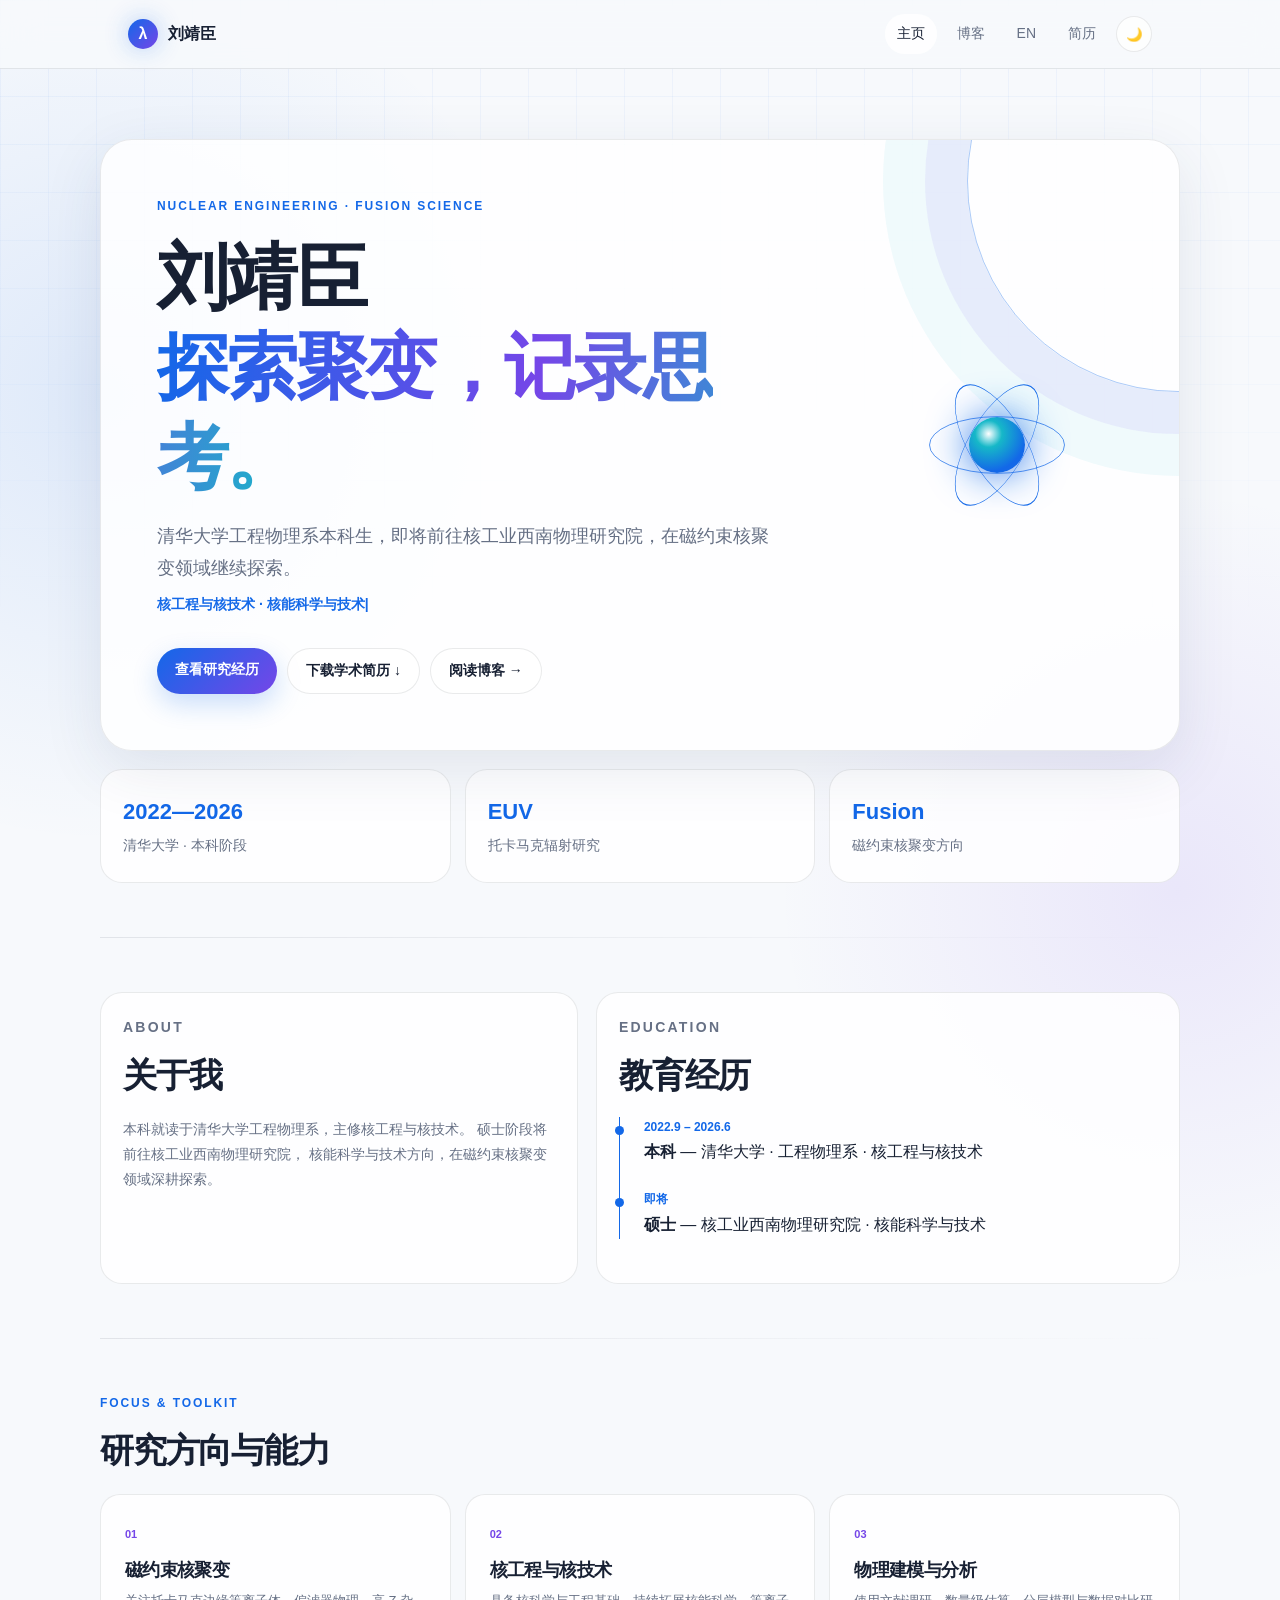
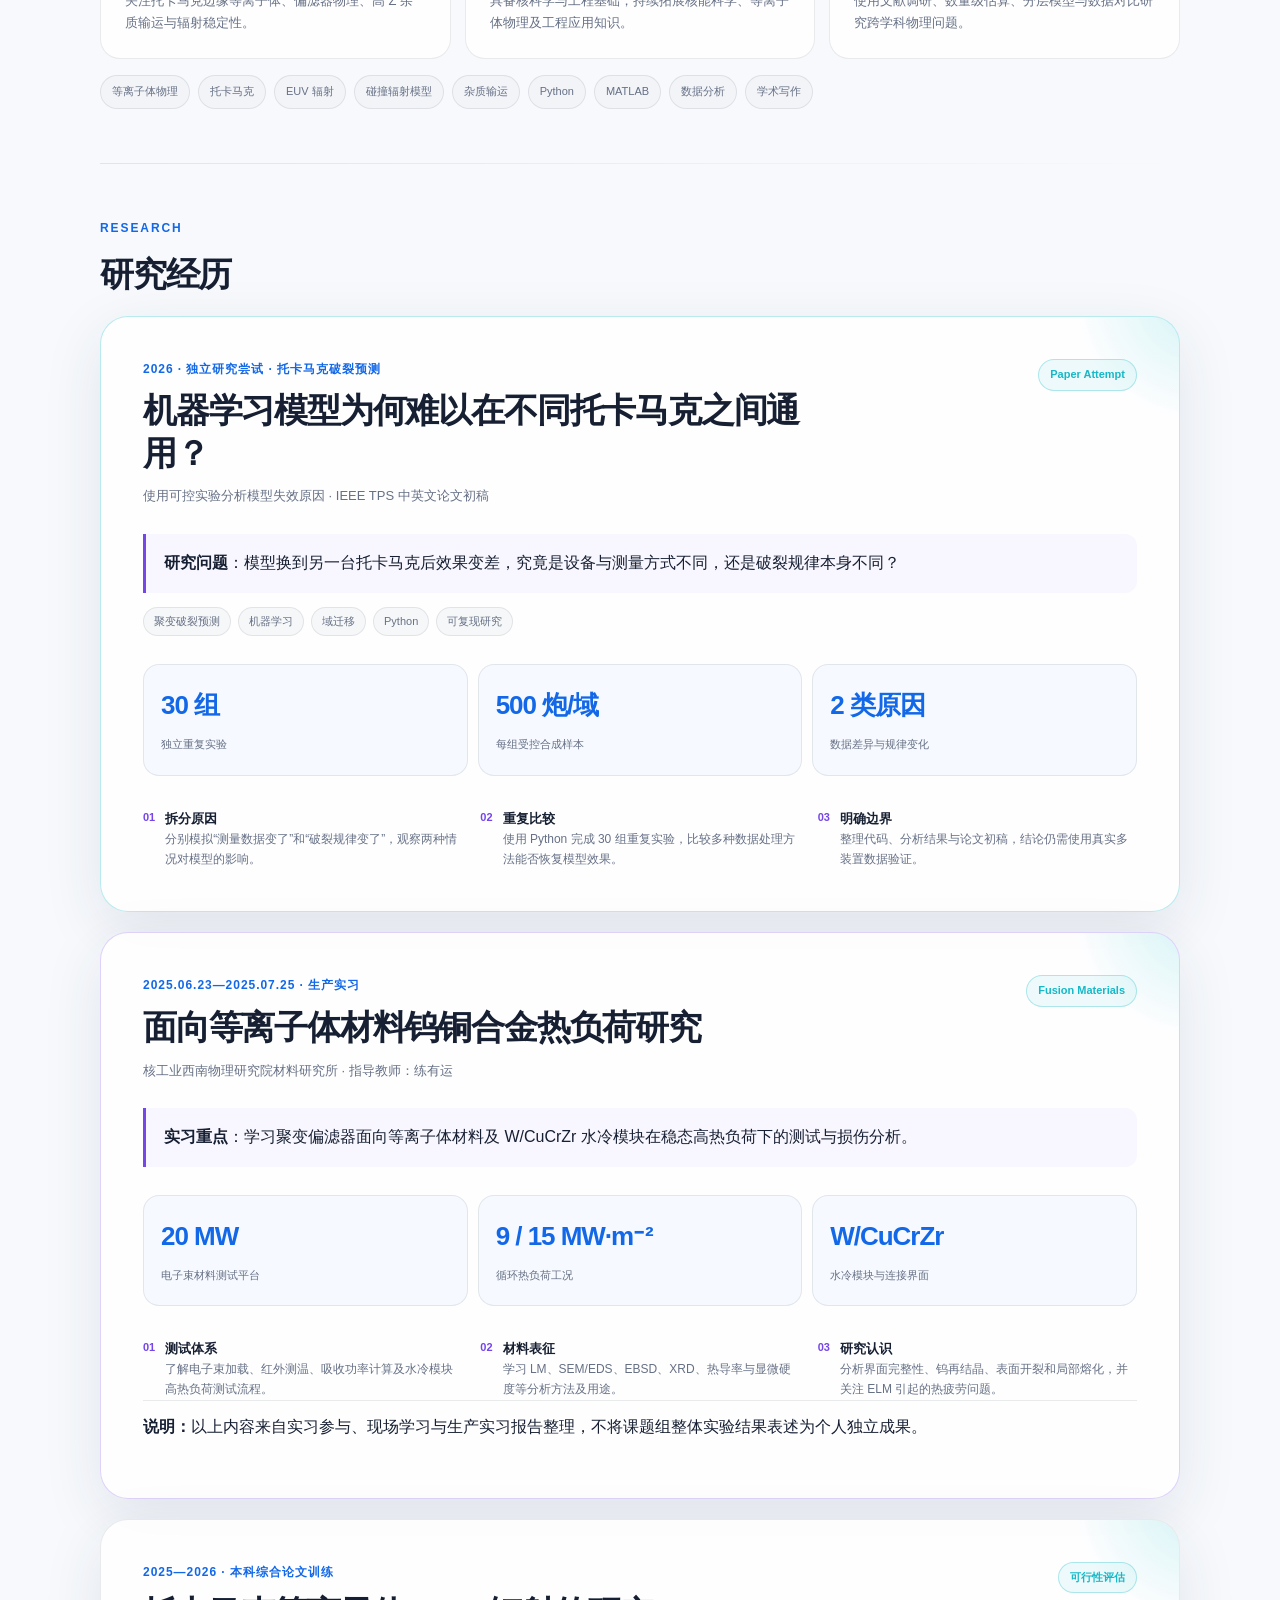
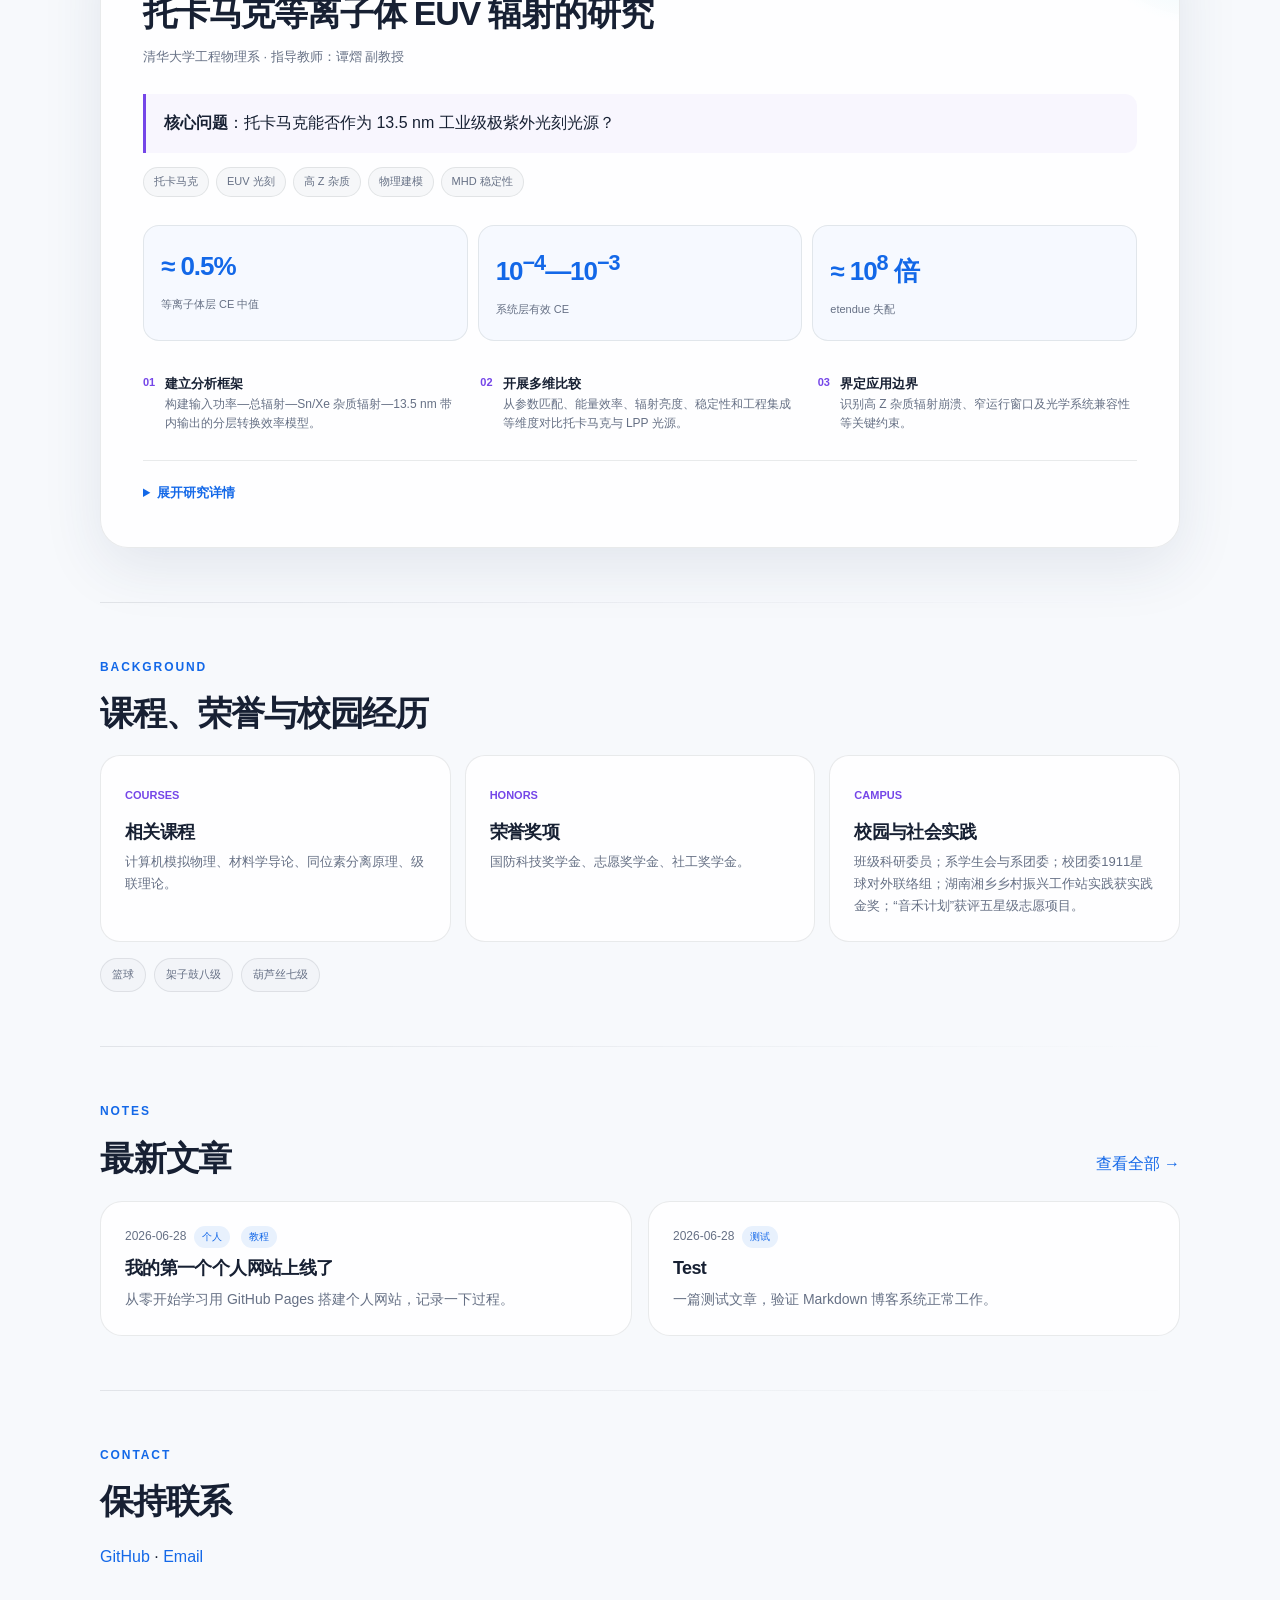
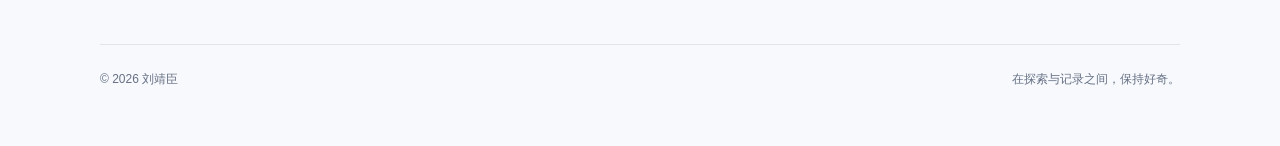
==== index.html @ 26c9f977 "fix: align resume label and text baselines" ====
<!DOCTYPE html>
<html lang="zh-CN">
<head>
    <meta charset="UTF-8">
    <meta name="viewport" content="width=device-width, initial-scale=1.0">
    <meta name="description" content="刘靖臣 · 清华大学工程物理系 · 核工程与核技术">
    <meta property="og:title" content="刘靖臣 · 个人主页">
    <meta property="og:description" content="清华大学工程物理系本科生，研究方向：磁约束核聚变、核工程与核技术">
    <meta property="og:type" content="website">
    <meta name="twitter:card" content="summary">
    <link rel="canonical" href="https://ljingchen77-rgb.github.io/learner/">
    <link rel="alternate" hreflang="zh-CN" href="https://ljingchen77-rgb.github.io/learner/">
    <link rel="alternate" hreflang="en" href="https://ljingchen77-rgb.github.io/learner/en/">
    <link rel="alternate" type="application/rss+xml" title="刘靖臣的博客 RSS" href="feed.xml">
    <link rel="icon" href="data:image/svg+xml,<svg xmlns=%27http://www.w3.org/2000/svg%27 viewBox=%270 0 100 100%27><text y=%27.9em%27 font-size=%2790%27>🔬</text></svg>">
    <title>刘靖臣</title>
    <link rel="stylesheet" href="style.css">
</head>
<body>

<nav class="navbar">
    <div class="navbar-inner">
        <a href="index.html" class="nav-brand"><span class="brand-mark">λ</span>刘靖臣</a>
        <div class="nav-links">
            <a href="index.html" class="nav-link active">主页</a>
            <a href="blog/" class="nav-link">博客</a>
            <a href="en/" class="nav-link" lang="en">EN</a>
            <a href="assets/Liu-Jingchen-Academic-Resume-2026-v10.pdf" class="nav-link" download>简历</a>
            <button id="dark-toggle" aria-label="切换暗色模式">🌙</button>
        </div>
    </div>
</nav>

<div class="main">

    <header class="hero">
        <div class="hero-copy">
            <p class="eyebrow">Nuclear Engineering · Fusion Science</p>
            <h1>刘靖臣<br><span class="hero-gradient">探索聚变，记录思考。</span></h1>
            <p class="home-subtitle">清华大学工程物理系本科生，即将前往核工业西南物理研究院，在磁约束核聚变领域继续探索。</p>
            <p class="home-tagline" id="home-tagline" aria-live="polite"></p>
            <div class="hero-actions"><a class="button primary" href="#research">查看研究经历</a><a class="button" href="assets/Liu-Jingchen-Academic-Resume-2026-v10.pdf" download>下载学术简历 ↓</a><a class="button" href="blog/">阅读博客 →</a></div>
        </div>
        <div class="atom" aria-hidden="true"><span class="atom-core"></span><span class="orbit"></span><span class="orbit"></span><span class="orbit"></span></div>
    </header>

    <div class="metrics" aria-label="个人概览">
        <div class="metric"><strong>2022—2026</strong><span>清华大学 · 本科阶段</span></div>
        <div class="metric"><strong>EUV</strong><span>托卡马克辐射研究</span></div>
        <div class="metric"><strong>Fusion</strong><span>磁约束核聚变方向</span></div>
    </div>

    <hr class="divider">

    <section class="about-grid">
        <div class="info-card"><p class="eyebrow">About</p><h2>关于我</h2><p>
            本科就读于清华大学工程物理系，主修核工程与核技术。
            硕士阶段将前往核工业西南物理研究院，
            核能科学与技术方向，在磁约束核聚变领域深耕探索。
        </p></div>

        <div class="info-card"><p class="eyebrow">Education</p><h2>教育经历</h2><div class="timeline">
        <div class="edu-item">
            <span class="edu-year">2022.9 – 2026.6</span>
            <strong>本科</strong> — 清华大学 · 工程物理系 · 核工程与核技术
        </div>
        <div class="edu-item">
            <span class="edu-year">即将</span>
            <strong>硕士</strong> — 核工业西南物理研究院 · 核能科学与技术
        </div>
        </div></div>
    </section>

    <hr class="divider">

    <section>
        <div class="section-heading"><div><p class="eyebrow">Focus & Toolkit</p><h2>研究方向与能力</h2></div></div>
        <div class="focus-grid">
            <article class="focus-card"><span class="focus-index">01</span><h3>磁约束核聚变</h3><p>关注托卡马克边缘等离子体、偏滤器物理、高 Z 杂质输运与辐射稳定性。</p></article>
            <article class="focus-card"><span class="focus-index">02</span><h3>核工程与核技术</h3><p>具备核科学与工程基础，持续拓展核能科学、等离子体物理及工程应用知识。</p></article>
            <article class="focus-card"><span class="focus-index">03</span><h3>物理建模与分析</h3><p>使用文献调研、数量级估算、分层模型与数据对比研究跨学科物理问题。</p></article>
        </div>
        <div class="skill-cloud" aria-label="研究技能">
            <span>等离子体物理</span><span>托卡马克</span><span>EUV 辐射</span><span>碰撞辐射模型</span><span>杂质输运</span><span>Python</span><span>MATLAB</span><span>数据分析</span><span>学术写作</span>
        </div>
    </section>

    <hr class="divider">

    <section id="research">
        <p class="eyebrow">Research</p><h2>研究经历</h2>
        <article class="research-card featured-research">
            <div class="research-card-head"><div><span class="research-period">2026 · 独立研究尝试 · 托卡马克破裂预测</span><h3>机器学习模型为何难以在不同托卡马克之间通用？</h3><p class="research-mentor">使用可控实验分析模型失效原因 · IEEE TPS 中英文论文初稿</p></div><span class="research-badge">Paper Attempt</span></div>
            <p class="research-question"><strong>研究问题</strong>：模型换到另一台托卡马克后效果变差，究竟是设备与测量方式不同，还是破裂规律本身不同？</p>
            <div class="research-tags"><span>聚变破裂预测</span><span>机器学习</span><span>域迁移</span><span>Python</span><span>可复现研究</span></div>
            <div class="research-results"><div><strong>30 组</strong><span>独立重复实验</span></div><div><strong>500 炮/域</strong><span>每组受控合成样本</span></div><div><strong>2 类原因</strong><span>数据差异与规律变化</span></div></div>
            <div class="research-overview"><div><span class="overview-number">01</span><p><strong>拆分原因</strong><br>分别模拟“测量数据变了”和“破裂规律变了”，观察两种情况对模型的影响。</p></div><div><span class="overview-number">02</span><p><strong>重复比较</strong><br>使用 Python 完成 30 组重复实验，比较多种数据处理方法能否恢复模型效果。</p></div><div><span class="overview-number">03</span><p><strong>明确边界</strong><br>整理代码、分析结果与论文初稿，结论仍需使用真实多装置数据验证。</p></div></div>
        </article>

        <article class="research-card practice-card">
            <div class="research-card-head"><div><span class="research-period">2025.06.23—2025.07.25 · 生产实习</span><h3>面向等离子体材料钨铜合金热负荷研究</h3><p class="research-mentor">核工业西南物理研究院材料研究所 · 指导教师：练有运</p></div><span class="research-badge">Fusion Materials</span></div>
            <p class="research-question"><strong>实习重点</strong>：学习聚变偏滤器面向等离子体材料及 W/CuCrZr 水冷模块在稳态高热负荷下的测试与损伤分析。</p>
            <div class="research-results"><div><strong>20 MW</strong><span>电子束材料测试平台</span></div><div><strong>9 / 15 MW·m⁻²</strong><span>循环热负荷工况</span></div><div><strong>W/CuCrZr</strong><span>水冷模块与连接界面</span></div></div>
            <div class="research-overview"><div><span class="overview-number">01</span><p><strong>测试体系</strong><br>了解电子束加载、红外测温、吸收功率计算及水冷模块高热负荷测试流程。</p></div><div><span class="overview-number">02</span><p><strong>材料表征</strong><br>学习 LM、SEM/EDS、EBSD、XRD、热导率与显微硬度等分析方法及用途。</p></div><div><span class="overview-number">03</span><p><strong>研究认识</strong><br>分析界面完整性、钨再结晶、表面开裂和局部熔化，并关注 ELM 引起的热疲劳问题。</p></div></div>
            <p class="research-limit"><strong>说明：</strong>以上内容来自实习参与、现场学习与生产实习报告整理，不将课题组整体实验结果表述为个人独立成果。</p>
        </article>

        <article class="research-card">
            <div class="research-card-head">
                <div>
                    <span class="research-period">2025—2026 · 本科综合论文训练</span>
                    <h3>托卡马克等离子体 EUV 辐射的研究</h3>
                    <p class="research-mentor">清华大学工程物理系 · 指导教师：谭熠 副教授</p>
                </div>
                <span class="research-badge">可行性评估</span>
            </div>

            <p class="research-question"><strong>核心问题</strong>：托卡马克能否作为 13.5 nm 工业级极紫外光刻光源？</p>

            <div class="research-tags" aria-label="研究关键词">
                <span>托卡马克</span><span>EUV 光刻</span><span>高 Z 杂质</span><span>物理建模</span><span>MHD 稳定性</span>
            </div>

            <div class="research-results" aria-label="关键研究结果">
                <div><strong>≈ 0.5%</strong><span>等离子体层 CE 中值</span></div>
                <div><strong>10<sup>−4</sup>—10<sup>−3</sup></strong><span>系统层有效 CE</span></div>
                <div><strong>≈ 10<sup>8</sup> 倍</strong><span>etendue 失配</span></div>
            </div>

            <div class="research-overview">
                <div><span class="overview-number">01</span><p><strong>建立分析框架</strong><br>构建输入功率—总辐射—Sn/Xe 杂质辐射—13.5 nm 带内输出的分层转换效率模型。</p></div>
                <div><span class="overview-number">02</span><p><strong>开展多维比较</strong><br>从参数匹配、能量效率、辐射亮度、稳定性和工程集成等维度对比托卡马克与 LPP 光源。</p></div>
                <div><span class="overview-number">03</span><p><strong>界定应用边界</strong><br>识别高 Z 杂质辐射崩溃、窄运行窗口及光学系统兼容性等关键约束。</p></div>
            </div>

            <details class="research-details">
                <summary>展开研究详情</summary>
                <div class="research-body">
                    <p><strong>研究方法：</strong>以系统文献调研、数量级估算和定性物理推理为基础，结合托卡马克边缘/偏滤器典型参数与 Sn/Xe 高 Z 等离子体辐射机理，建立覆盖原子物理、杂质输运、功率平衡和运行稳定性的分析框架。</p>
                    <p><strong>参数匹配：</strong>Sn 在电子温度约 30—50 eV 时具有较强的 13.5 nm 谱带辐射能力，与托卡马克偏滤器部分温度窗口存在重叠；但电子密度、发光体积和时间结构仍存在显著差异。</p>
                    <p><strong>效率评估：</strong>托卡马克 EUV 模式的等离子体层 CE 估计为 0.15%—2%，中值约 0.5%；计入几何收集等损失后，系统层有效 CE 约为 0.01%—0.1%，低于工业 LPP 光源。</p>
                    <p><strong>主要结论：</strong>当前及可预见技术条件下，托卡马克难以成为工业级 EUV 光刻光源，但可作为研究高 Z 杂质 EUV 辐射物理、边缘输运及材料辐照问题的实验平台。</p>
                    <p class="research-limit"><strong>研究边界：</strong>结论主要基于已有文献和简化模型，尚需 Sn/Xe 注入实验、边缘输运数值模拟及绝对功率测量进一步验证。</p>
                </div>
            </details>
        </article>
    </section>

    <hr class="divider">

    <section>
        <p class="eyebrow">Background</p><h2>课程、荣誉与校园经历</h2>
        <div class="focus-grid profile-grid">
            <article class="focus-card"><span class="focus-index">COURSES</span><h3>相关课程</h3><p>计算机模拟物理、材料学导论、同位素分离原理、级联理论。</p></article>
            <article class="focus-card"><span class="focus-index">HONORS</span><h3>荣誉奖项</h3><p>国防科技奖学金、志愿奖学金、社工奖学金。</p></article>
            <article class="focus-card"><span class="focus-index">CAMPUS</span><h3>校园与社会实践</h3><p>班级科研委员；系学生会与系团委；校团委1911星球对外联络组；湖南湘乡乡村振兴工作站实践获实践金奖；“音禾计划”获评五星级志愿项目。</p></article>
        </div>
        <div class="skill-cloud" aria-label="兴趣爱好"><span>篮球</span><span>架子鼓八级</span><span>葫芦丝七级</span></div>
    </section>

    <hr class="divider">

    <section id="home-posts">
        <div class="section-heading"><div><p class="eyebrow">Notes</p><h2>最新文章</h2></div><a href="blog/">查看全部 →</a></div>
        <div id="home-posts-list"></div>
    </section>

    <hr class="divider">

    <section>
        <p class="eyebrow">Contact</p><h2>保持联系</h2>
        <p>
            <a href="https://github.com/ljingchen77-rgb">GitHub</a> ·
            <a href="#" id="email-link">Email</a>
        </p>
    </section>

    <footer>
        <span>&copy; 2026 刘靖臣</span><span>在探索与记录之间，保持好奇。</span>
    </footer>

</div>

<script>
fetch("blog/posts/posts.json").then(function(r){if(!r.ok)throw new Error();return r.json()}).then(function(posts){var root=document.getElementById("home-posts-list");if(!root)return;root.className="post-grid";posts.slice(0,3).forEach(function(post){var card=document.createElement("article"),meta=document.createElement("div"),h=document.createElement("h3"),a=document.createElement("a"),summary=document.createElement("p");card.className="post-item";meta.className="post-meta";meta.textContent=post.date;post.categories.forEach(function(cat){var tag=document.createElement("span");tag.className="tag";tag.textContent=cat;meta.append(" ",tag)});a.href="blog/?post="+encodeURIComponent(post.file);a.textContent=post.title;h.appendChild(a);summary.className="post-summary";summary.textContent=post.summary;card.append(meta,h,summary);root.appendChild(card)})}).catch(function(){var root=document.getElementById("home-posts-list");if(root)root.innerHTML='<p class="status-message">文章暂时未能加载，请稍后再试。</p>'});

var u="jingchen0911",d="outlook.com",e=document.getElementById("email-link");if(e)e.href="mailto:"+u+"@"+d;
</script>
<script src="script.js"></script>
</body>
</html>
---- style.css ----
:root{--bg:#f7f9fc;--card:#ffffffd9;--text:#172033;--muted:#667085;--line:#17203318;--blue:#1368e8;--violet:#7546e8;--cyan:#16b8c8;--shadow:0 18px 60px #2a3d5f1a}*{box-sizing:border-box;margin:0;padding:0}html{scroll-behavior:smooth}body{min-height:100vh;color:var(--text);background:radial-gradient(circle at 8% 8%,#1368e81c,transparent 28rem),radial-gradient(circle at 92% 18%,#7546e81a,transparent 25rem),var(--bg);font:16px/1.8 Inter,-apple-system,BlinkMacSystemFont,"Segoe UI","PingFang SC","Microsoft YaHei",sans-serif;transition:.3s}body::before{content:"";position:fixed;inset:0;z-index:-1;background-image:linear-gradient(#1368e80d 1px,transparent 1px),linear-gradient(90deg,#1368e80d 1px,transparent 1px);background-size:48px 48px;mask-image:linear-gradient(#000,transparent 70%)}body.dark-mode{--bg:#080d18;--card:#101828dd;--text:#e8edf7;--muted:#98a2b3;--line:#ffffff1a;--blue:#65a4ff;--violet:#a98bff;--cyan:#42d7df;--shadow:0 20px 70px #00000047}a{color:var(--blue);text-decoration:none;transition:.2s}a:hover{color:var(--violet)}p{margin-bottom:14px}ul,ol{margin:8px 0 18px 22px}:focus-visible{outline:3px solid #1368e880;outline-offset:3px}::selection{color:#fff;background:var(--blue)}
.navbar{position:sticky;top:0;z-index:20;border-bottom:1px solid var(--line);background:#f7f9fcd9;backdrop-filter:blur(18px)}body.dark-mode .navbar{background:#080d18d9}.navbar-inner{max-width:1080px;height:68px;margin:auto;padding:0 28px;display:flex;align-items:center;justify-content:space-between}.nav-brand{display:flex;align-items:center;gap:10px;color:var(--text);font-weight:750}.brand-mark{width:30px;height:30px;display:grid;place-items:center;color:#fff;border-radius:50%;background:linear-gradient(135deg,var(--blue),var(--violet));box-shadow:0 0 24px #1368e84d}.nav-links{display:flex;gap:8px;align-items:center}.nav-link{padding:7px 12px;border-radius:999px;color:var(--muted);font-size:14px}.nav-link:hover,.nav-link.active{color:var(--text);background:var(--card)}#dark-toggle{width:36px;height:36px;border:1px solid var(--line);border-radius:50%;background:var(--card);cursor:pointer}
.main{width:min(1080px,calc(100% - 40px));margin:auto;padding:70px 0 56px;animation:rise .55s ease-out}.content-narrow{max-width:820px}@keyframes rise{from{opacity:0;transform:translateY(10px)}}.eyebrow{margin-bottom:14px;color:var(--blue);font-size:12px;font-weight:750;letter-spacing:.16em;text-transform:uppercase}h1,h2,h3{line-height:1.25;letter-spacing:-.035em}h1{font-size:clamp(38px,6vw,72px)}h2{margin-bottom:20px;font-size:clamp(24px,3vw,34px)}h3{font-size:18px}.divider{height:1px;margin:54px 0;border:0;background:linear-gradient(90deg,var(--line),transparent)}.section-heading{display:flex;align-items:end;justify-content:space-between;gap:20px;margin-bottom:22px}.section-heading h2{margin:0}
.hero{position:relative;display:grid;grid-template-columns:1.45fr .55fr;gap:46px;align-items:center;min-height:430px;padding:56px;overflow:hidden;border:1px solid var(--line);border-radius:32px;background:var(--card);box-shadow:var(--shadow)}.hero::after{content:"";position:absolute;width:420px;height:420px;right:-210px;top:-170px;border:1px solid #1368e859;border-radius:50%;box-shadow:0 0 0 42px #7546e814,0 0 0 84px #16b8c80f}.hero-copy{position:relative;z-index:1}.hero-gradient{background:linear-gradient(100deg,var(--blue),var(--violet) 55%,var(--cyan));background-clip:text;color:transparent}.home-subtitle{max-width:620px;margin:18px 0 8px;color:var(--muted);font-size:18px}.home-tagline{min-height:28px;color:var(--blue);font-size:14px;font-weight:650}.home-tagline::after{content:"|";animation:blink .9s step-end infinite}@keyframes blink{50%{opacity:0}}.hero-actions{display:flex;flex-wrap:wrap;gap:10px;margin-top:28px}.button{padding:9px 18px;border:1px solid var(--line);border-radius:999px;color:var(--text);background:var(--card);font-size:14px;font-weight:650}.button.primary{color:#fff;border:0;background:linear-gradient(135deg,#1368e8,#7546e8);box-shadow:0 10px 26px #1368e838}.atom{position:relative;z-index:1;width:180px;aspect-ratio:1;margin:auto;display:grid;place-items:center}.atom-core{width:56px;height:56px;border-radius:50%;background:radial-gradient(circle at 35% 30%,#fff,var(--cyan) 25%,var(--blue) 70%);box-shadow:0 0 42px var(--blue)}.orbit{position:absolute;inset:22px;border:1px solid var(--blue);border-radius:50%}.orbit:nth-child(2){transform:rotate(60deg) scaleY(.42)}.orbit:nth-child(3){transform:rotate(-60deg) scaleY(.42)}.orbit:nth-child(4){transform:scaleY(.42)}
.metrics{display:grid;grid-template-columns:repeat(3,1fr);gap:14px;margin-top:18px}.metric,.info-card{padding:22px;border:1px solid var(--line);border-radius:22px;background:var(--card)}.metric strong{display:block;color:var(--blue);font-size:22px}.metric span,.info-card p,.research-body{color:var(--muted);font-size:14px}.about-grid{display:grid;grid-template-columns:.9fr 1.1fr;gap:18px}.timeline{padding-left:24px;border-left:1px solid var(--blue)}.edu-item{position:relative;margin-bottom:22px}.edu-item::before{content:"";position:absolute;left:-29px;top:9px;width:9px;height:9px;border-radius:50%;background:var(--blue)}.edu-year{display:block;color:var(--blue);font-size:12px;font-weight:700}details{margin-top:14px}summary{width:max-content;color:var(--blue);cursor:pointer}.research-body{margin-top:14px;padding:20px;border-left:2px solid var(--blue);background:#1368e80d}.research-body strong{color:var(--text)}
.focus-grid{display:grid;grid-template-columns:repeat(3,1fr);gap:14px}.focus-card{position:relative;padding:24px;border:1px solid var(--line);border-radius:20px;background:var(--card)}.focus-card h3{margin:12px 0 8px}.focus-card p{margin:0;color:var(--muted);font-size:13px;line-height:1.7}.focus-index{color:var(--violet);font-size:11px;font-weight:800}.skill-cloud{display:flex;flex-wrap:wrap;gap:8px;margin-top:16px}.skill-cloud span{padding:6px 11px;border:1px solid var(--line);border-radius:999px;color:var(--muted);background:#66708508;font-size:11px}
.research-card{position:relative;overflow:hidden;padding:clamp(24px,4vw,42px);border:1px solid var(--line);border-radius:28px;background:var(--card);box-shadow:var(--shadow)}.research-card::before{content:"";position:absolute;width:260px;height:260px;right:-150px;top:-150px;border-radius:50%;background:radial-gradient(circle,#16b8c830,transparent 68%)}.research-card-head{position:relative;display:flex;justify-content:space-between;gap:24px;align-items:start}.research-period{display:block;margin-bottom:9px;color:var(--blue);font-size:12px;font-weight:750;letter-spacing:.08em}.research-card h3{max-width:690px;font-size:clamp(24px,3vw,34px)}.research-mentor{margin:10px 0 0;color:var(--muted);font-size:13px}.research-badge{flex:none;padding:5px 11px;border:1px solid #16b8c84d;border-radius:999px;color:var(--cyan);background:#16b8c812;font-size:11px;font-weight:700}.research-question{margin:26px 0 14px;padding:15px 18px;border-left:3px solid var(--violet);border-radius:0 12px 12px 0;background:#7546e80b}.research-tags{display:flex;flex-wrap:wrap;gap:7px}.research-tags span{padding:4px 10px;border-radius:999px;color:var(--muted);background:#6670850d;border:1px solid var(--line);font-size:11px}.research-results{display:grid;grid-template-columns:repeat(3,1fr);gap:10px;margin:28px 0}.research-results div{padding:17px;border:1px solid var(--line);border-radius:16px;background:#1368e808}.research-results strong{display:block;color:var(--blue);font-size:clamp(18px,2.4vw,26px);letter-spacing:-.04em}.research-results span{color:var(--muted);font-size:11px}.research-overview{display:grid;grid-template-columns:repeat(3,1fr);gap:18px;padding-top:4px}.research-overview>div{display:flex;gap:10px}.research-overview p{margin:0;color:var(--muted);font-size:12px;line-height:1.65}.research-overview p strong{color:var(--text);font-size:13px}.overview-number{color:var(--violet);font-size:11px;font-weight:800}.research-card details{margin-top:26px;padding-top:20px;border-top:1px solid var(--line)}.research-card summary{font-size:13px;font-weight:700}.research-body{margin-top:16px;padding:20px;border-left:2px solid var(--blue);border-radius:0 14px 14px 0;background:#1368e80d}.research-body p:last-child{margin-bottom:0}.research-limit{padding-top:12px;border-top:1px solid var(--line)}
.post-grid{display:grid;grid-template-columns:repeat(2,minmax(0,1fr));gap:16px}.post-item{padding:24px;border:1px solid var(--line);border-radius:22px;background:var(--card);transition:.25s}.post-item:hover{transform:translateY(-4px);box-shadow:var(--shadow)}.post-item h3{margin:9px 0 8px}.post-item h3 a{color:var(--text)}.post-meta,.post-summary{color:var(--muted);font-size:12px}.post-summary{margin:0;font-size:14px;line-height:1.65}.tag{display:inline-block;margin:0 4px;padding:2px 8px;border-radius:999px;color:var(--blue);background:#1368e817;font-size:10px}.category-filter{display:flex;flex-wrap:wrap;gap:8px;margin-bottom:24px}.category-tag{padding:7px 13px;border:1px solid var(--line);border-radius:999px;color:var(--muted);background:var(--card);cursor:pointer}.category-tag.active{color:#fff;background:linear-gradient(135deg,var(--blue),var(--violet))}.blog-header{margin-bottom:44px}.blog-header p{color:var(--muted)}#post-content{display:none;max-width:760px;margin:auto}#post-content.active{display:block}#post-list.hidden{display:none}.back-link{display:inline-block;margin-bottom:24px;color:var(--muted)}#post-body{padding:clamp(24px,5vw,52px);border:1px solid var(--line);border-radius:28px;background:var(--card);box-shadow:var(--shadow)}#post-body h1{font-size:clamp(32px,5vw,48px)}#post-body h2{margin:34px 0 12px;font-size:24px}#post-body h3{margin:26px 0 10px}#post-body p{margin-bottom:16px}#post-body code{padding:2px 6px;border-radius:5px;background:#1368e817}#post-body pre{margin:20px 0;padding:20px;overflow:auto;border-radius:14px;color:#dbeafe;background:#0c1425}#post-body pre code{padding:0;background:none}#post-body blockquote{margin:20px 0;padding:10px 18px;border-left:3px solid var(--blue);color:var(--muted);background:#1368e80d}.comments-section{margin-top:38px;padding-top:28px;border-top:1px solid var(--line)}.status-message{grid-column:1/-1;padding:28px;border:1px dashed var(--line);border-radius:22px;color:var(--muted);text-align:center}footer{margin-top:72px;padding-top:24px;border-top:1px solid var(--line);color:var(--muted);font-size:12px;display:flex;justify-content:space-between}
.search-box{display:flex;align-items:center;gap:10px;margin-bottom:14px;padding:10px 14px;border:1px solid var(--line);border-radius:14px;background:var(--card);color:var(--blue)}.search-box input{width:100%;border:0;outline:0;color:var(--text);background:transparent;font:inherit;font-size:13px}.search-box input::placeholder{color:var(--muted)}.article-meta-bar{margin-bottom:12px;color:var(--muted);font-size:12px}.article-toc{display:flex;flex-direction:column;gap:5px;margin-bottom:18px;padding:18px 20px;border:1px solid var(--line);border-radius:16px;background:var(--card)}.article-toc strong{margin-bottom:4px;font-size:12px}.article-toc a{font-size:12px}.article-toc .toc-sub{padding-left:14px;color:var(--muted)}.post-navigation{display:grid;grid-template-columns:repeat(2,1fr);gap:12px;margin-top:22px}.post-navigation a{display:flex;flex-direction:column;padding:16px;border:1px solid var(--line);border-radius:16px;background:var(--card)}.post-navigation span{color:var(--muted);font-size:10px}.post-navigation strong{color:var(--text);font-size:13px}.error-page{width:min(680px,calc(100% - 36px));margin:20vh auto;padding:40px;border:1px solid var(--line);border-radius:28px;background:var(--card);box-shadow:var(--shadow)}.error-page p{color:var(--muted)}
.research-card+.research-card{margin-top:20px}.featured-research{border-color:#16b8c84d}.practice-card{border-color:#7546e83d}.profile-grid .focus-card{min-height:170px}@media(max-width:760px){.navbar-inner{padding:0 12px}.nav-brand{gap:6px;font-size:13px}.brand-mark{width:26px;height:26px}.nav-links{gap:1px}.nav-link{padding:5px 6px;font-size:12px}#dark-toggle{width:30px;height:30px}.main{width:calc(100% - 28px);padding-top:34px}.hero{grid-template-columns:1fr;padding:34px 26px}.atom{display:none}.metrics,.about-grid,.post-grid,.research-results,.research-overview,.focus-grid,.post-navigation{grid-template-columns:1fr}.research-card-head{flex-direction:column}.profile-grid .focus-card{min-height:0}.section-heading,footer{align-items:start;flex-direction:column;gap:8px}}@media(prefers-reduced-motion:reduce){*{scroll-behavior:auto!important;animation:none!important;transition:none!important}}
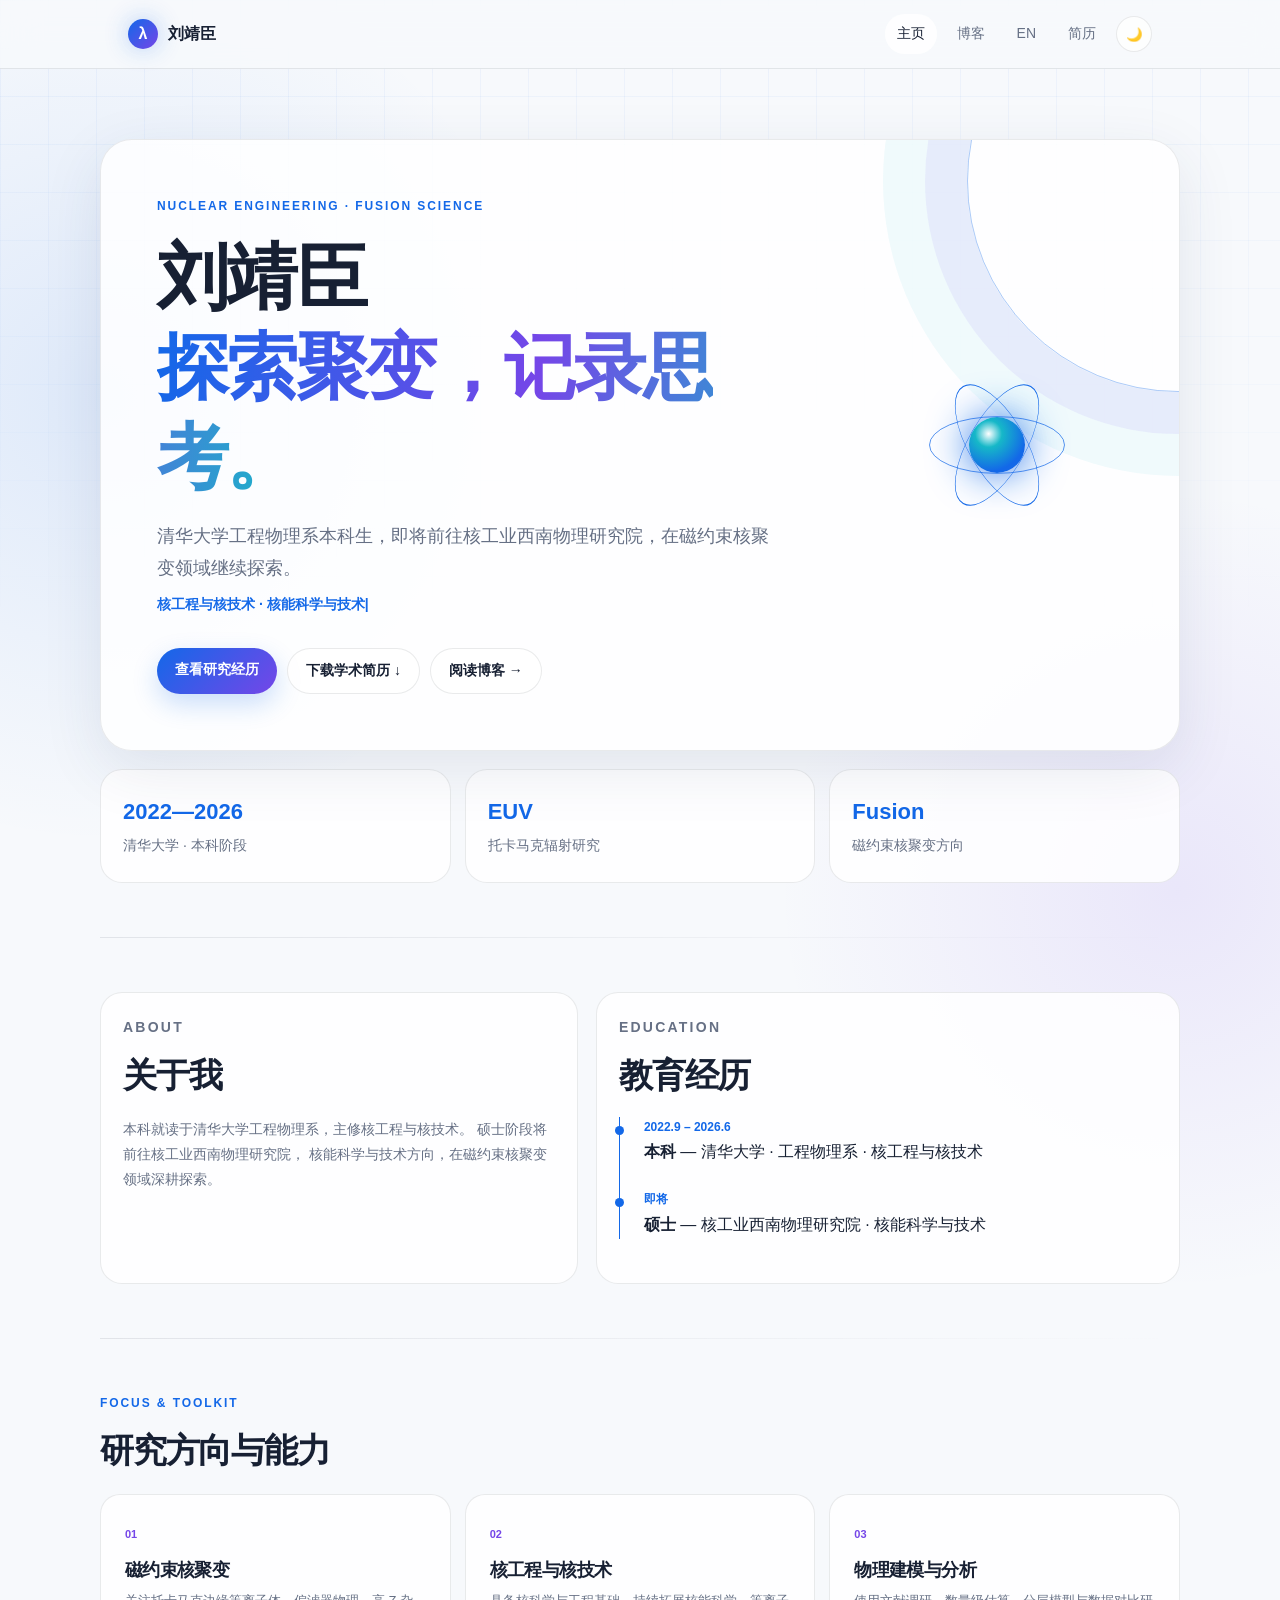
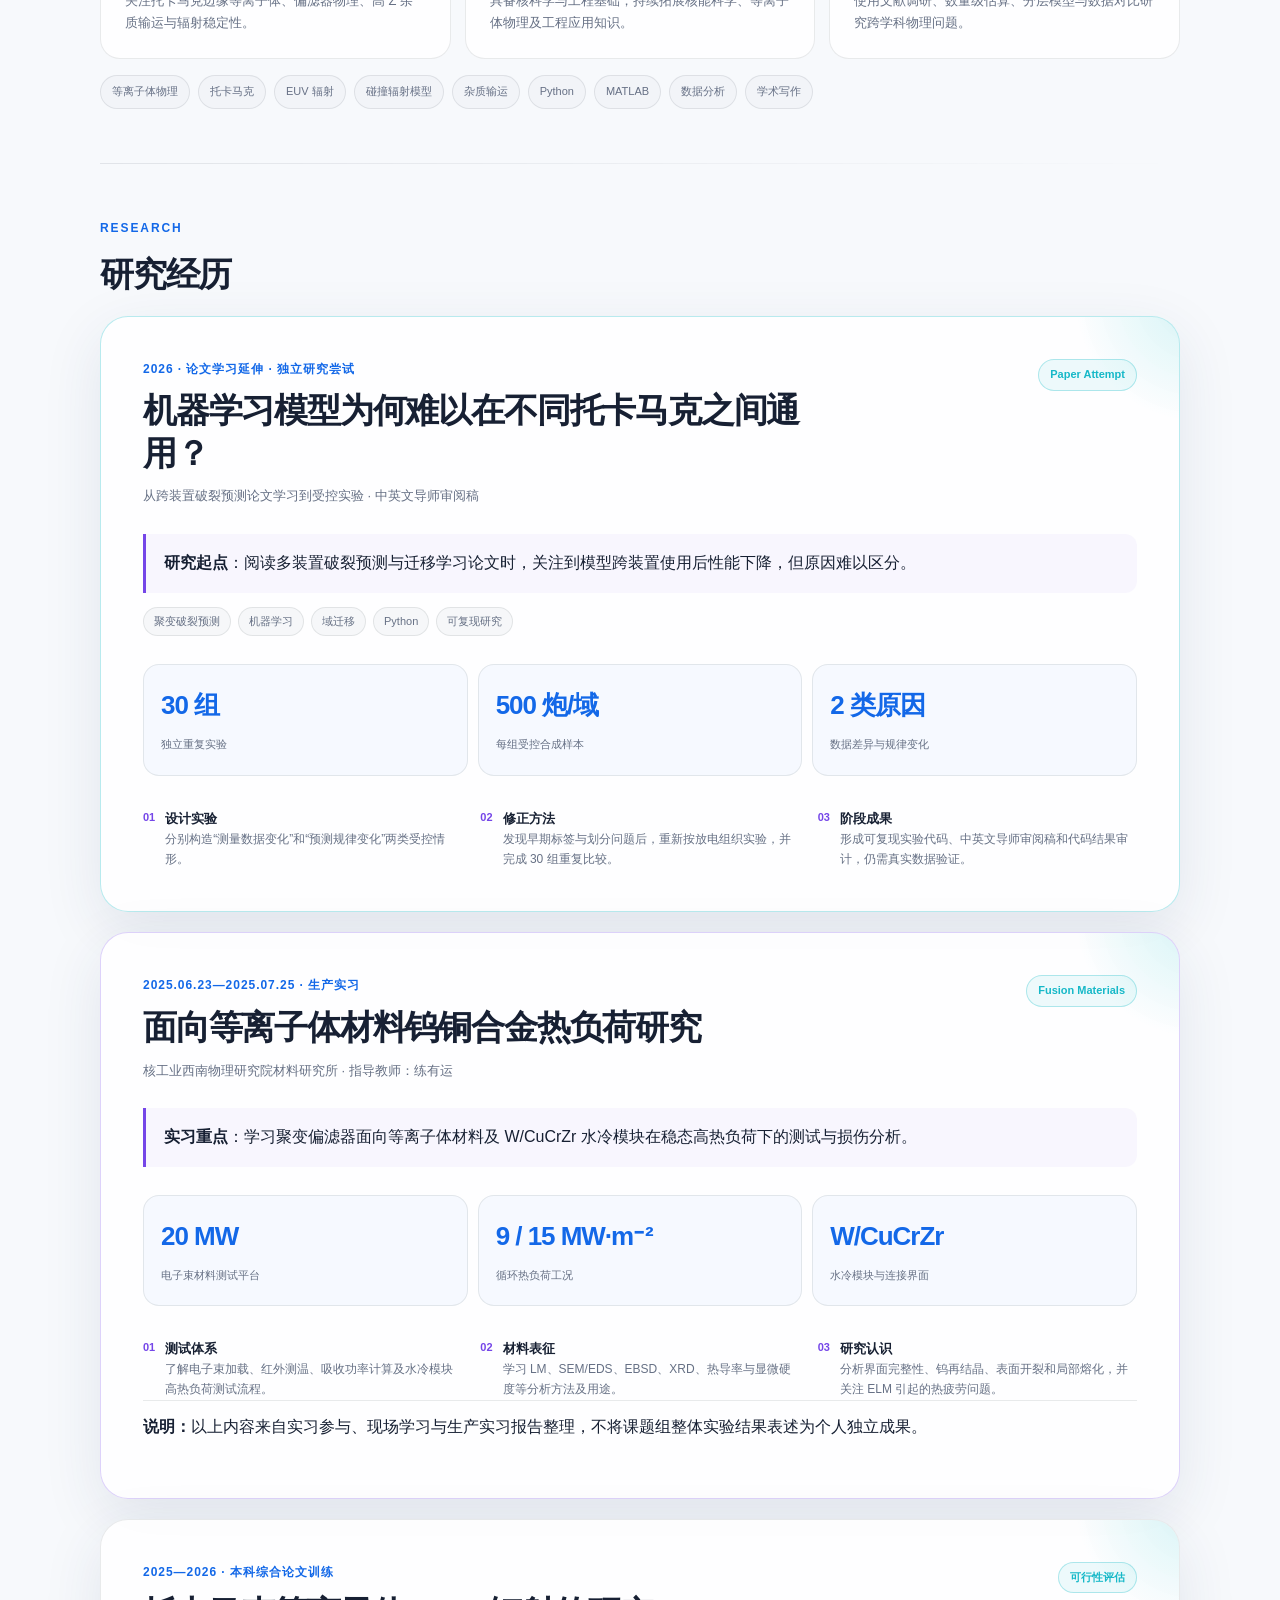
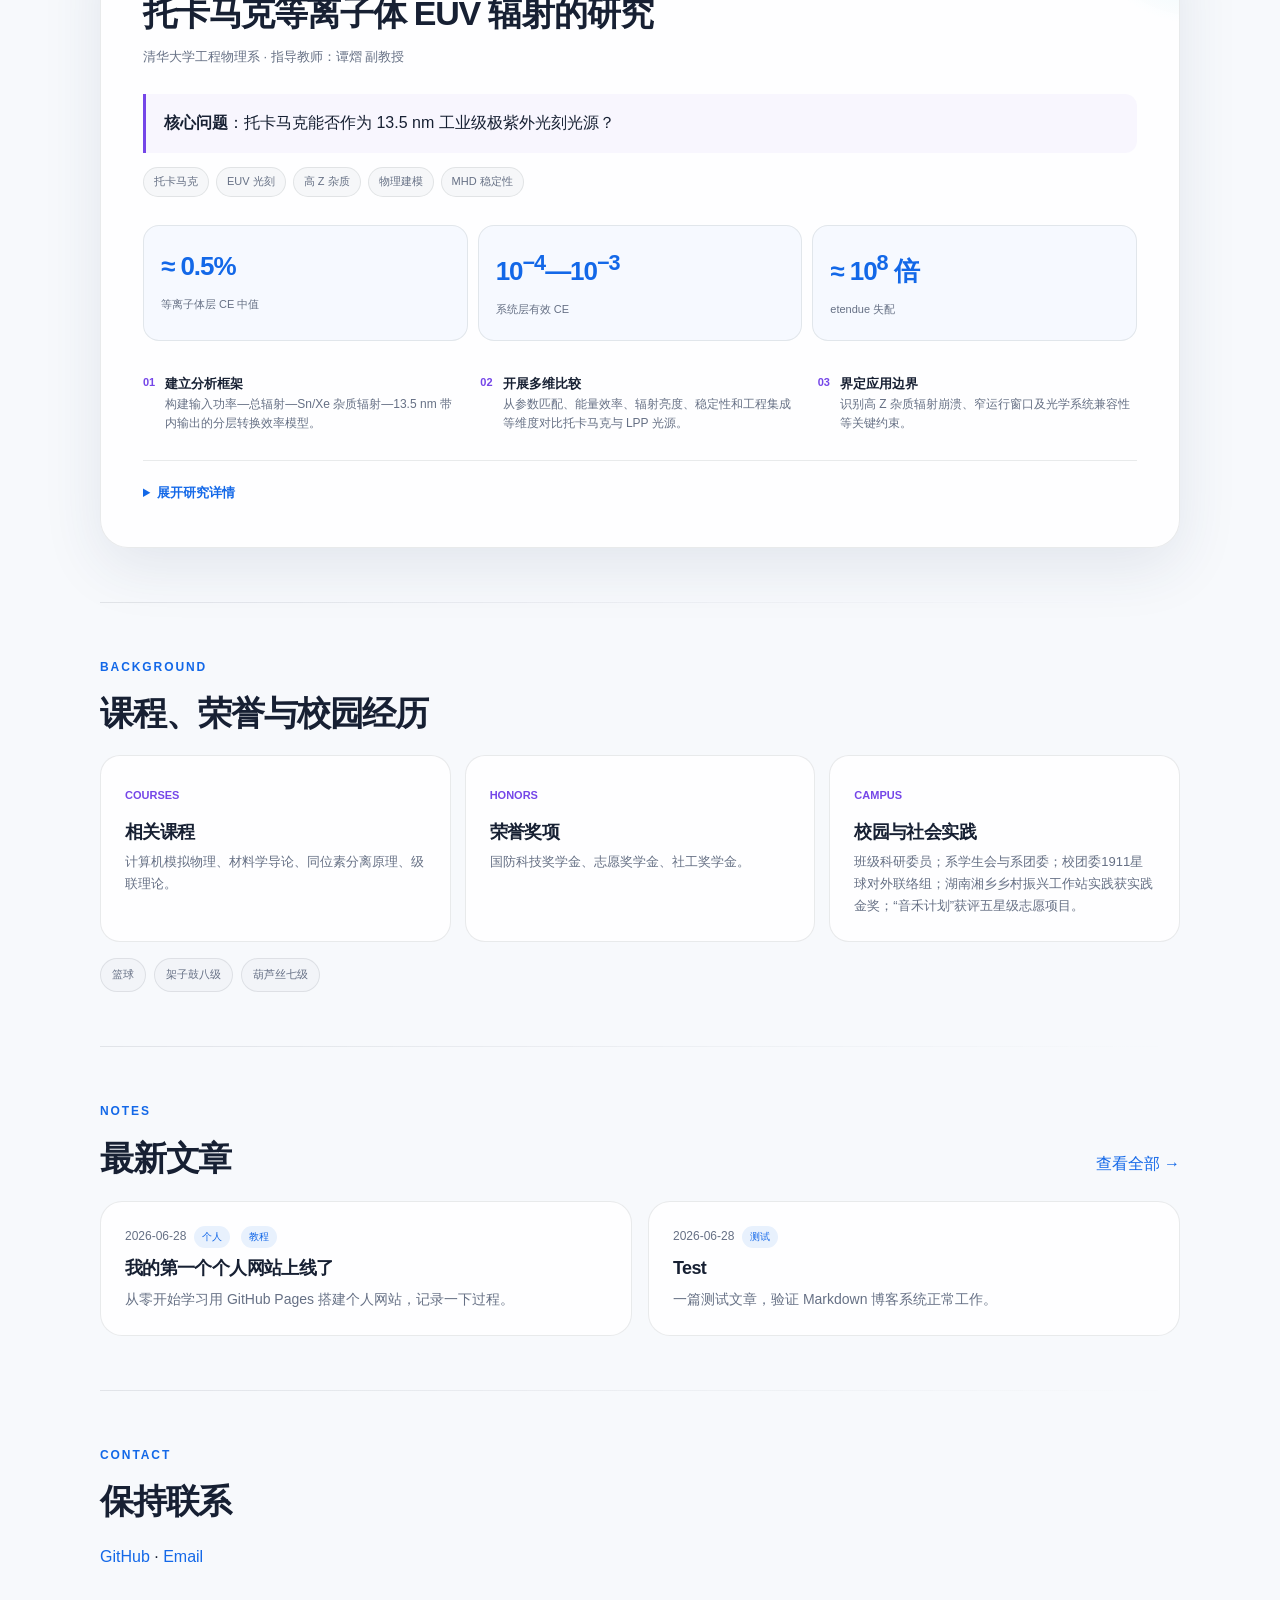
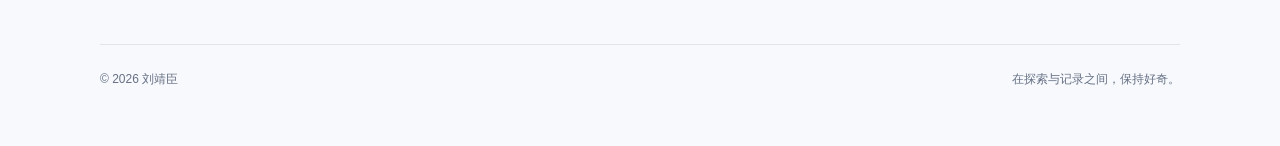
==== commit ed912c12: "refine: connect paper study to research process" ====
--- a/index.html
+++ b/index.html
@@ -25,7 +25,7 @@
             <a href="index.html" class="nav-link active">主页</a>
             <a href="blog/" class="nav-link">博客</a>
             <a href="en/" class="nav-link" lang="en">EN</a>
-            <a href="assets/Liu-Jingchen-Academic-Resume-2026-v10.pdf" class="nav-link" download>简历</a>
+            <a href="assets/Liu-Jingchen-Academic-Resume-2026-v11.pdf" class="nav-link" download>简历</a>
             <button id="dark-toggle" aria-label="切换暗色模式">🌙</button>
         </div>
     </div>
@@ -39,7 +39,7 @@
             <h1>刘靖臣<br><span class="hero-gradient">探索聚变，记录思考。</span></h1>
             <p class="home-subtitle">清华大学工程物理系本科生，即将前往核工业西南物理研究院，在磁约束核聚变领域继续探索。</p>
             <p class="home-tagline" id="home-tagline" aria-live="polite"></p>
-            <div class="hero-actions"><a class="button primary" href="#research">查看研究经历</a><a class="button" href="assets/Liu-Jingchen-Academic-Resume-2026-v10.pdf" download>下载学术简历 ↓</a><a class="button" href="blog/">阅读博客 →</a></div>
+            <div class="hero-actions"><a class="button primary" href="#research">查看研究经历</a><a class="button" href="assets/Liu-Jingchen-Academic-Resume-2026-v11.pdf" download>下载学术简历 ↓</a><a class="button" href="blog/">阅读博客 →</a></div>
         </div>
         <div class="atom" aria-hidden="true"><span class="atom-core"></span><span class="orbit"></span><span class="orbit"></span><span class="orbit"></span></div>
     </header>
@@ -90,11 +90,11 @@
     <section id="research">
         <p class="eyebrow">Research</p><h2>研究经历</h2>
         <article class="research-card featured-research">
-            <div class="research-card-head"><div><span class="research-period">2026 · 独立研究尝试 · 托卡马克破裂预测</span><h3>机器学习模型为何难以在不同托卡马克之间通用？</h3><p class="research-mentor">使用可控实验分析模型失效原因 · IEEE TPS 中英文论文初稿</p></div><span class="research-badge">Paper Attempt</span></div>
-            <p class="research-question"><strong>研究问题</strong>：模型换到另一台托卡马克后效果变差，究竟是设备与测量方式不同，还是破裂规律本身不同？</p>
+            <div class="research-card-head"><div><span class="research-period">2026 · 论文学习延伸 · 独立研究尝试</span><h3>机器学习模型为何难以在不同托卡马克之间通用？</h3><p class="research-mentor">从跨装置破裂预测论文学习到受控实验 · 中英文导师审阅稿</p></div><span class="research-badge">Paper Attempt</span></div>
+            <p class="research-question"><strong>研究起点</strong>：阅读多装置破裂预测与迁移学习论文时，关注到模型跨装置使用后性能下降，但原因难以区分。</p>
             <div class="research-tags"><span>聚变破裂预测</span><span>机器学习</span><span>域迁移</span><span>Python</span><span>可复现研究</span></div>
             <div class="research-results"><div><strong>30 组</strong><span>独立重复实验</span></div><div><strong>500 炮/域</strong><span>每组受控合成样本</span></div><div><strong>2 类原因</strong><span>数据差异与规律变化</span></div></div>
-            <div class="research-overview"><div><span class="overview-number">01</span><p><strong>拆分原因</strong><br>分别模拟“测量数据变了”和“破裂规律变了”，观察两种情况对模型的影响。</p></div><div><span class="overview-number">02</span><p><strong>重复比较</strong><br>使用 Python 完成 30 组重复实验，比较多种数据处理方法能否恢复模型效果。</p></div><div><span class="overview-number">03</span><p><strong>明确边界</strong><br>整理代码、分析结果与论文初稿，结论仍需使用真实多装置数据验证。</p></div></div>
+            <div class="research-overview"><div><span class="overview-number">01</span><p><strong>设计实验</strong><br>分别构造“测量数据变化”和“预测规律变化”两类受控情形。</p></div><div><span class="overview-number">02</span><p><strong>修正方法</strong><br>发现早期标签与划分问题后，重新按放电组织实验，并完成 30 组重复比较。</p></div><div><span class="overview-number">03</span><p><strong>阶段成果</strong><br>形成可复现实验代码、中英文导师审阅稿和代码结果审计，仍需真实数据验证。</p></div></div>
         </article>
 
         <article class="research-card practice-card">
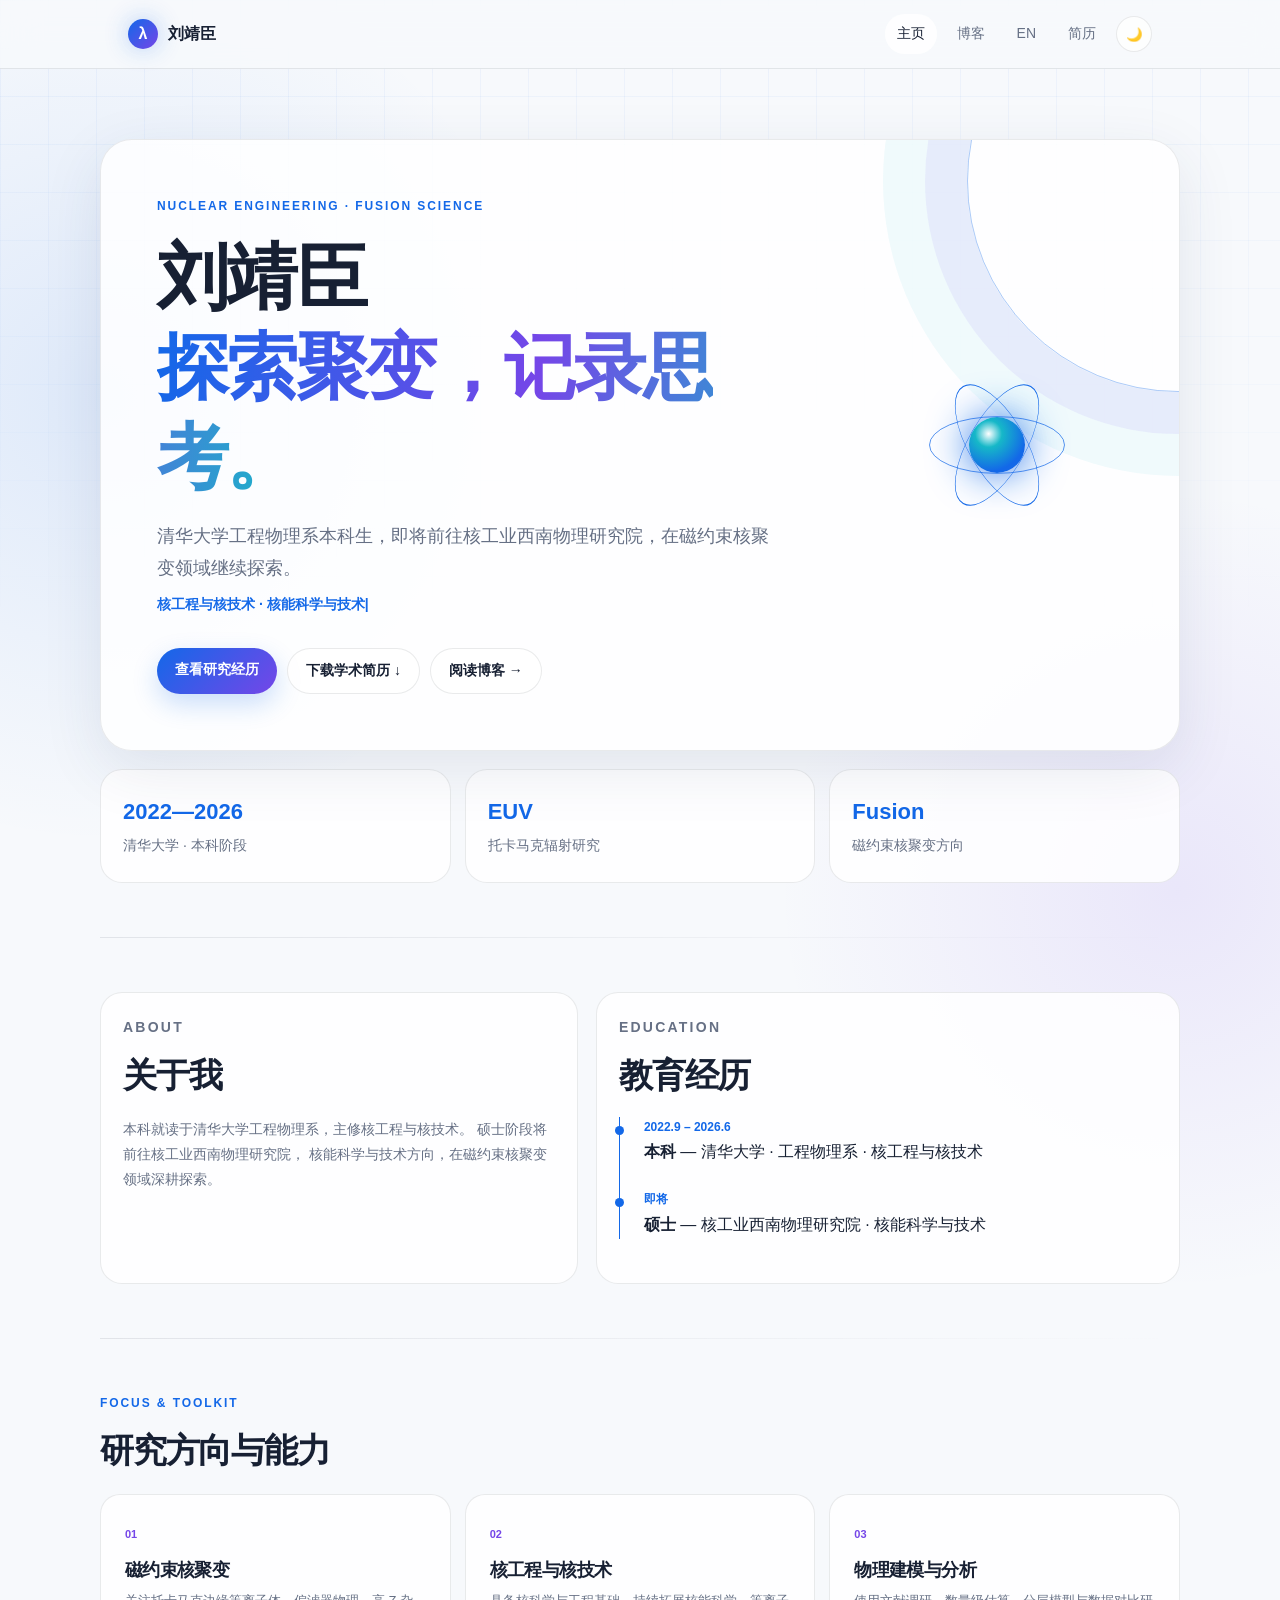
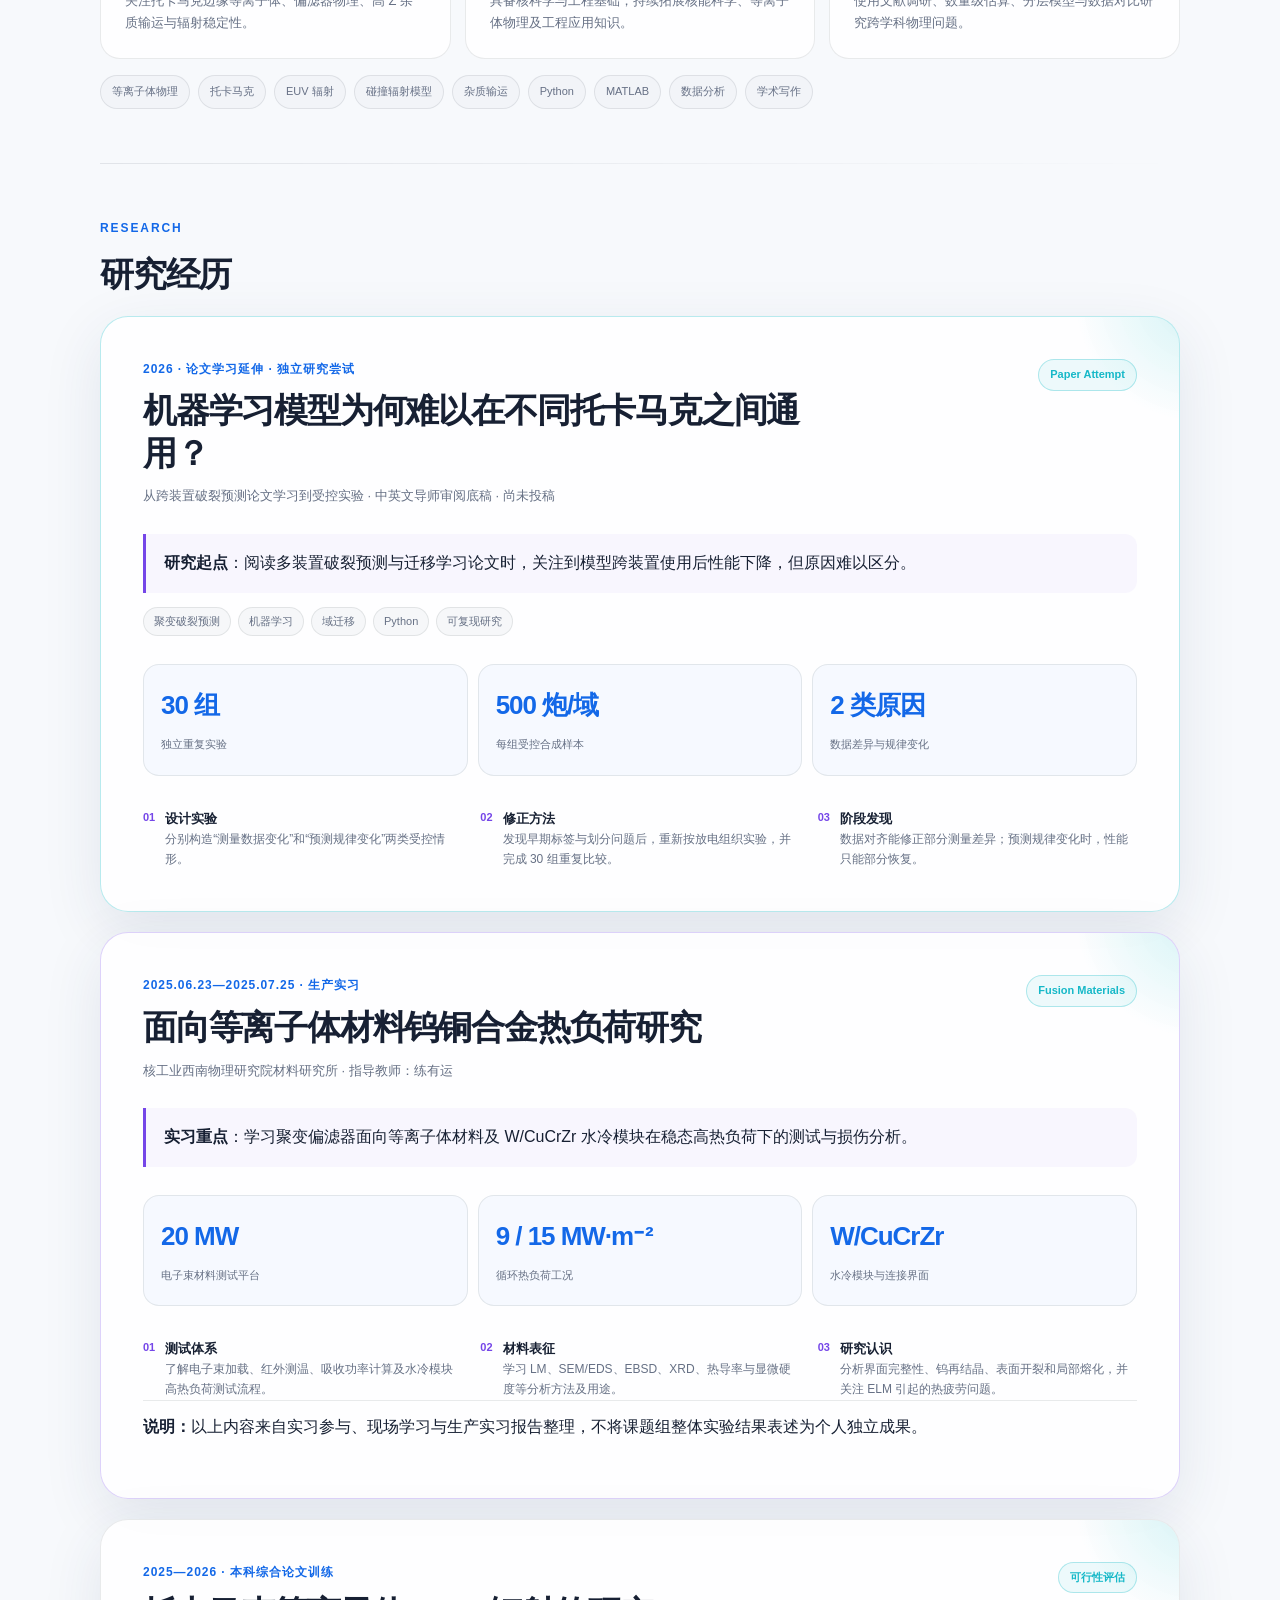
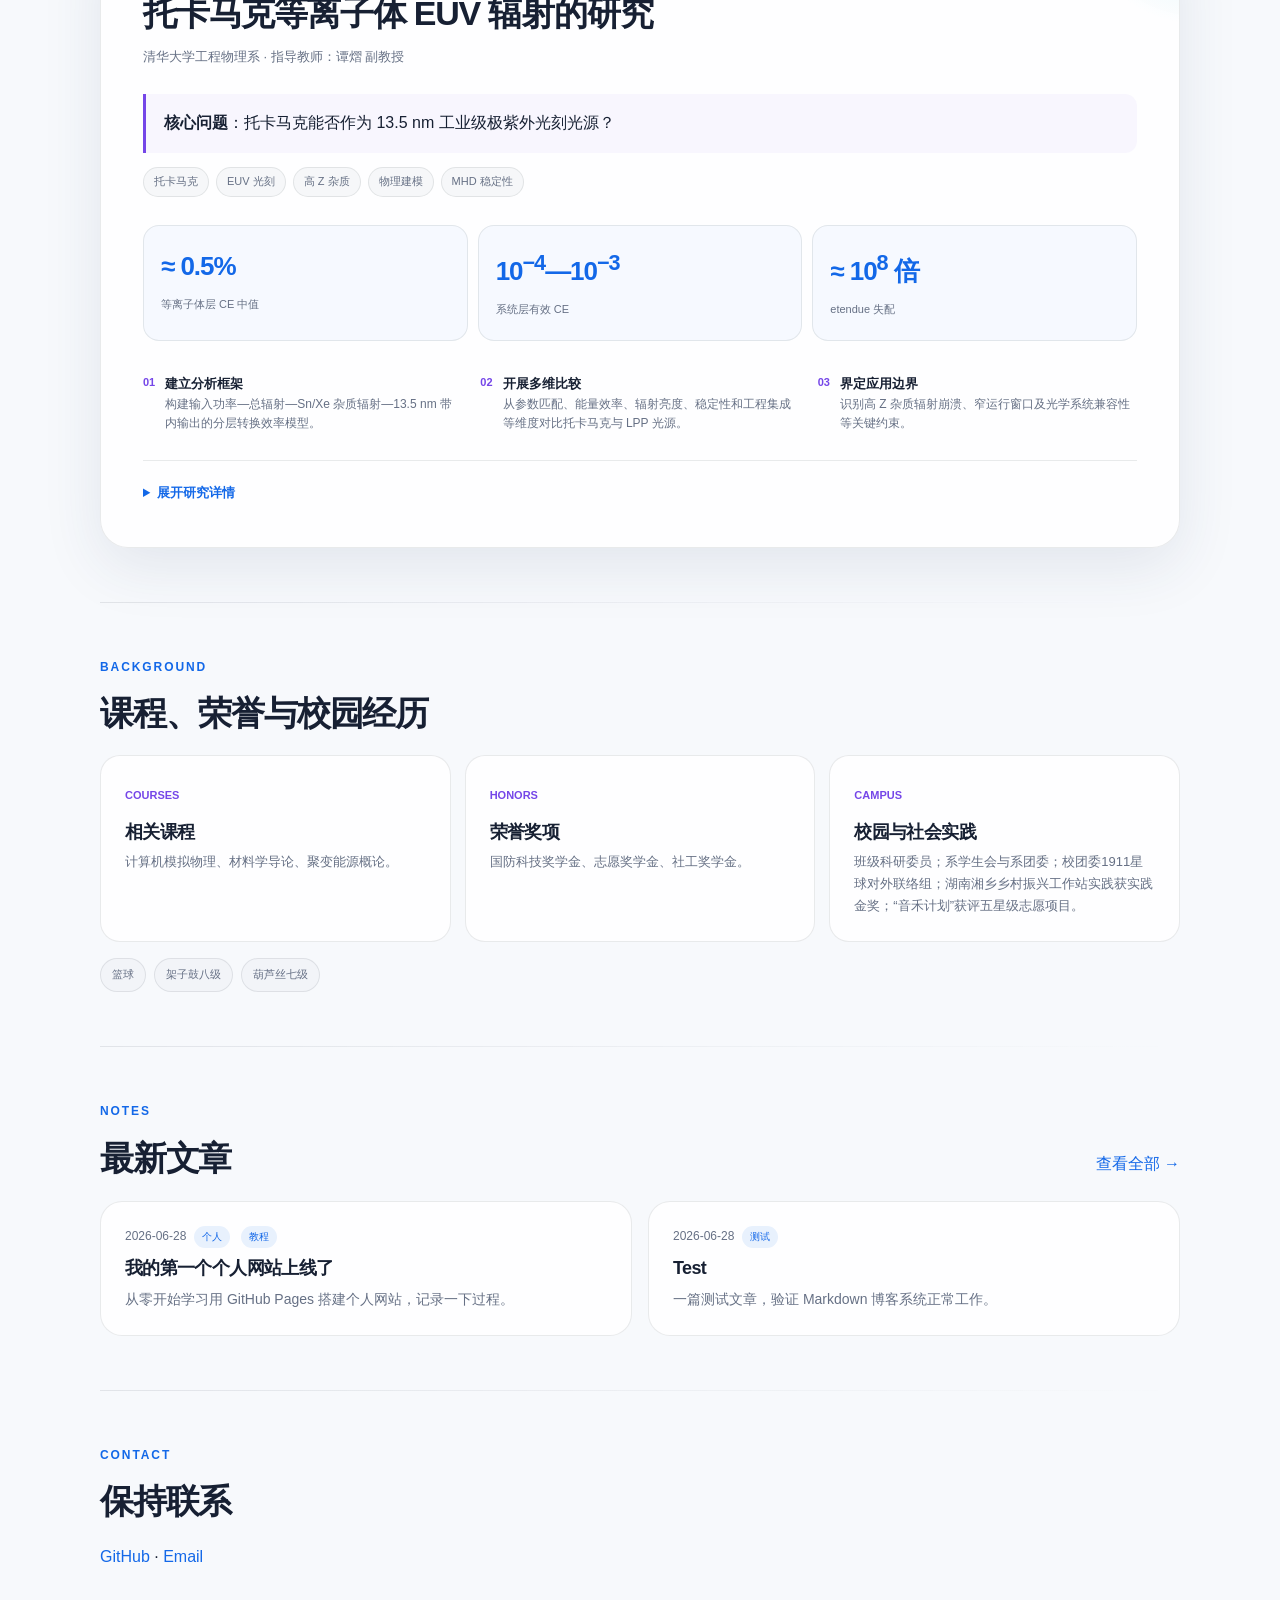
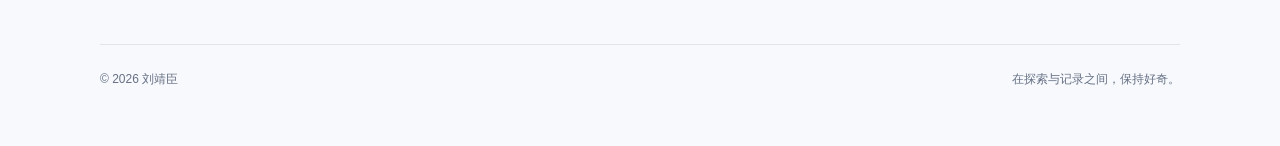
==== commit bc8e2e72: "refine: clarify research findings and evidenced skills" ====
--- a/index.html
+++ b/index.html
@@ -25,7 +25,7 @@
             <a href="index.html" class="nav-link active">主页</a>
             <a href="blog/" class="nav-link">博客</a>
             <a href="en/" class="nav-link" lang="en">EN</a>
-            <a href="assets/Liu-Jingchen-Academic-Resume-2026-v11.pdf" class="nav-link" download>简历</a>
+            <a href="assets/Liu-Jingchen-Academic-Resume-2026-v12.pdf" class="nav-link" download>简历</a>
             <button id="dark-toggle" aria-label="切换暗色模式">🌙</button>
         </div>
     </div>
@@ -39,7 +39,7 @@
             <h1>刘靖臣<br><span class="hero-gradient">探索聚变，记录思考。</span></h1>
             <p class="home-subtitle">清华大学工程物理系本科生，即将前往核工业西南物理研究院，在磁约束核聚变领域继续探索。</p>
             <p class="home-tagline" id="home-tagline" aria-live="polite"></p>
-            <div class="hero-actions"><a class="button primary" href="#research">查看研究经历</a><a class="button" href="assets/Liu-Jingchen-Academic-Resume-2026-v11.pdf" download>下载学术简历 ↓</a><a class="button" href="blog/">阅读博客 →</a></div>
+            <div class="hero-actions"><a class="button primary" href="#research">查看研究经历</a><a class="button" href="assets/Liu-Jingchen-Academic-Resume-2026-v12.pdf" download>下载学术简历 ↓</a><a class="button" href="blog/">阅读博客 →</a></div>
         </div>
         <div class="atom" aria-hidden="true"><span class="atom-core"></span><span class="orbit"></span><span class="orbit"></span><span class="orbit"></span></div>
     </header>
@@ -90,11 +90,11 @@
     <section id="research">
         <p class="eyebrow">Research</p><h2>研究经历</h2>
         <article class="research-card featured-research">
-            <div class="research-card-head"><div><span class="research-period">2026 · 论文学习延伸 · 独立研究尝试</span><h3>机器学习模型为何难以在不同托卡马克之间通用？</h3><p class="research-mentor">从跨装置破裂预测论文学习到受控实验 · 中英文导师审阅稿</p></div><span class="research-badge">Paper Attempt</span></div>
+            <div class="research-card-head"><div><span class="research-period">2026 · 论文学习延伸 · 独立研究尝试</span><h3>机器学习模型为何难以在不同托卡马克之间通用？</h3><p class="research-mentor">从跨装置破裂预测论文学习到受控实验 · 中英文导师审阅底稿 · 尚未投稿</p></div><span class="research-badge">Paper Attempt</span></div>
             <p class="research-question"><strong>研究起点</strong>：阅读多装置破裂预测与迁移学习论文时，关注到模型跨装置使用后性能下降，但原因难以区分。</p>
             <div class="research-tags"><span>聚变破裂预测</span><span>机器学习</span><span>域迁移</span><span>Python</span><span>可复现研究</span></div>
             <div class="research-results"><div><strong>30 组</strong><span>独立重复实验</span></div><div><strong>500 炮/域</strong><span>每组受控合成样本</span></div><div><strong>2 类原因</strong><span>数据差异与规律变化</span></div></div>
-            <div class="research-overview"><div><span class="overview-number">01</span><p><strong>设计实验</strong><br>分别构造“测量数据变化”和“预测规律变化”两类受控情形。</p></div><div><span class="overview-number">02</span><p><strong>修正方法</strong><br>发现早期标签与划分问题后，重新按放电组织实验，并完成 30 组重复比较。</p></div><div><span class="overview-number">03</span><p><strong>阶段成果</strong><br>形成可复现实验代码、中英文导师审阅稿和代码结果审计，仍需真实数据验证。</p></div></div>
+            <div class="research-overview"><div><span class="overview-number">01</span><p><strong>设计实验</strong><br>分别构造“测量数据变化”和“预测规律变化”两类受控情形。</p></div><div><span class="overview-number">02</span><p><strong>修正方法</strong><br>发现早期标签与划分问题后，重新按放电组织实验，并完成 30 组重复比较。</p></div><div><span class="overview-number">03</span><p><strong>阶段发现</strong><br>数据对齐能修正部分测量差异；预测规律变化时，性能只能部分恢复。</p></div></div>
         </article>
 
         <article class="research-card practice-card">
@@ -151,7 +151,7 @@
     <section>
         <p class="eyebrow">Background</p><h2>课程、荣誉与校园经历</h2>
         <div class="focus-grid profile-grid">
-            <article class="focus-card"><span class="focus-index">COURSES</span><h3>相关课程</h3><p>计算机模拟物理、材料学导论、同位素分离原理、级联理论。</p></article>
+            <article class="focus-card"><span class="focus-index">COURSES</span><h3>相关课程</h3><p>计算机模拟物理、材料学导论、聚变能源概论。</p></article>
             <article class="focus-card"><span class="focus-index">HONORS</span><h3>荣誉奖项</h3><p>国防科技奖学金、志愿奖学金、社工奖学金。</p></article>
             <article class="focus-card"><span class="focus-index">CAMPUS</span><h3>校园与社会实践</h3><p>班级科研委员；系学生会与系团委；校团委1911星球对外联络组；湖南湘乡乡村振兴工作站实践获实践金奖；“音禾计划”获评五星级志愿项目。</p></article>
         </div>
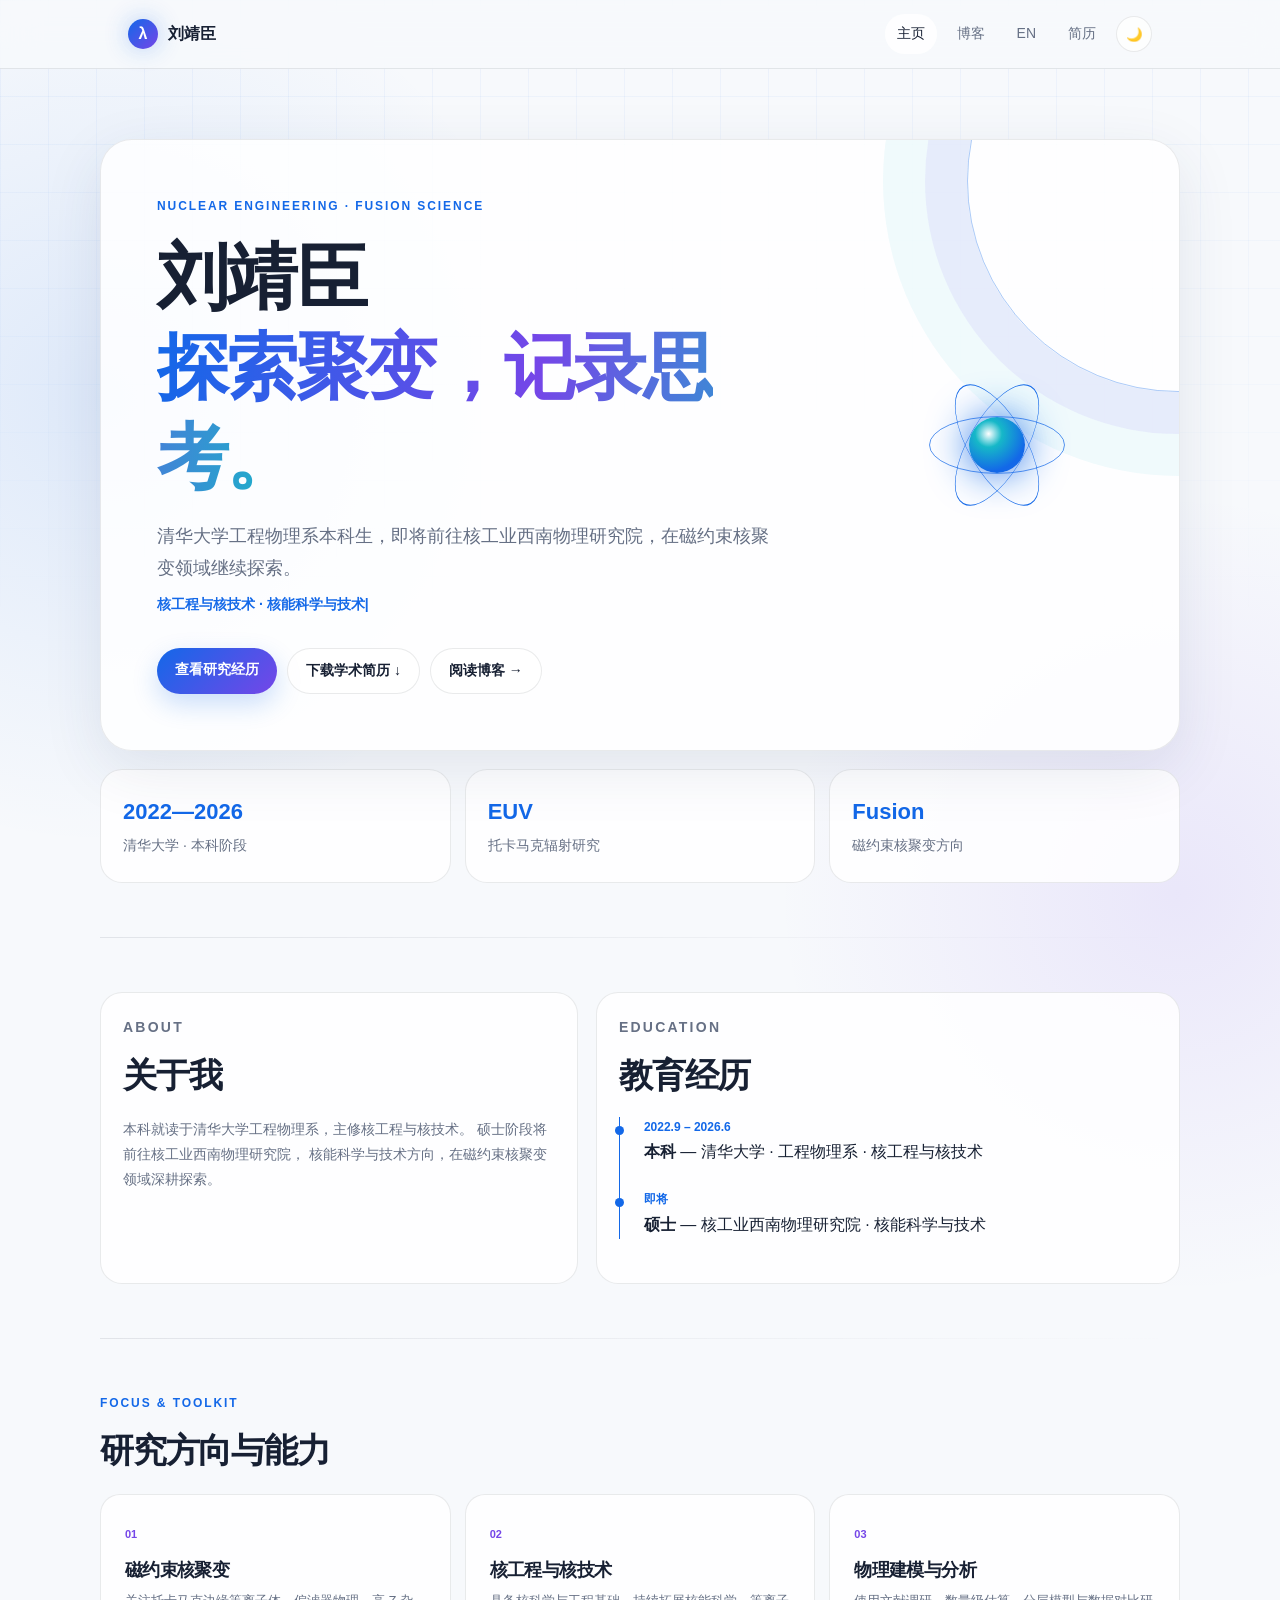
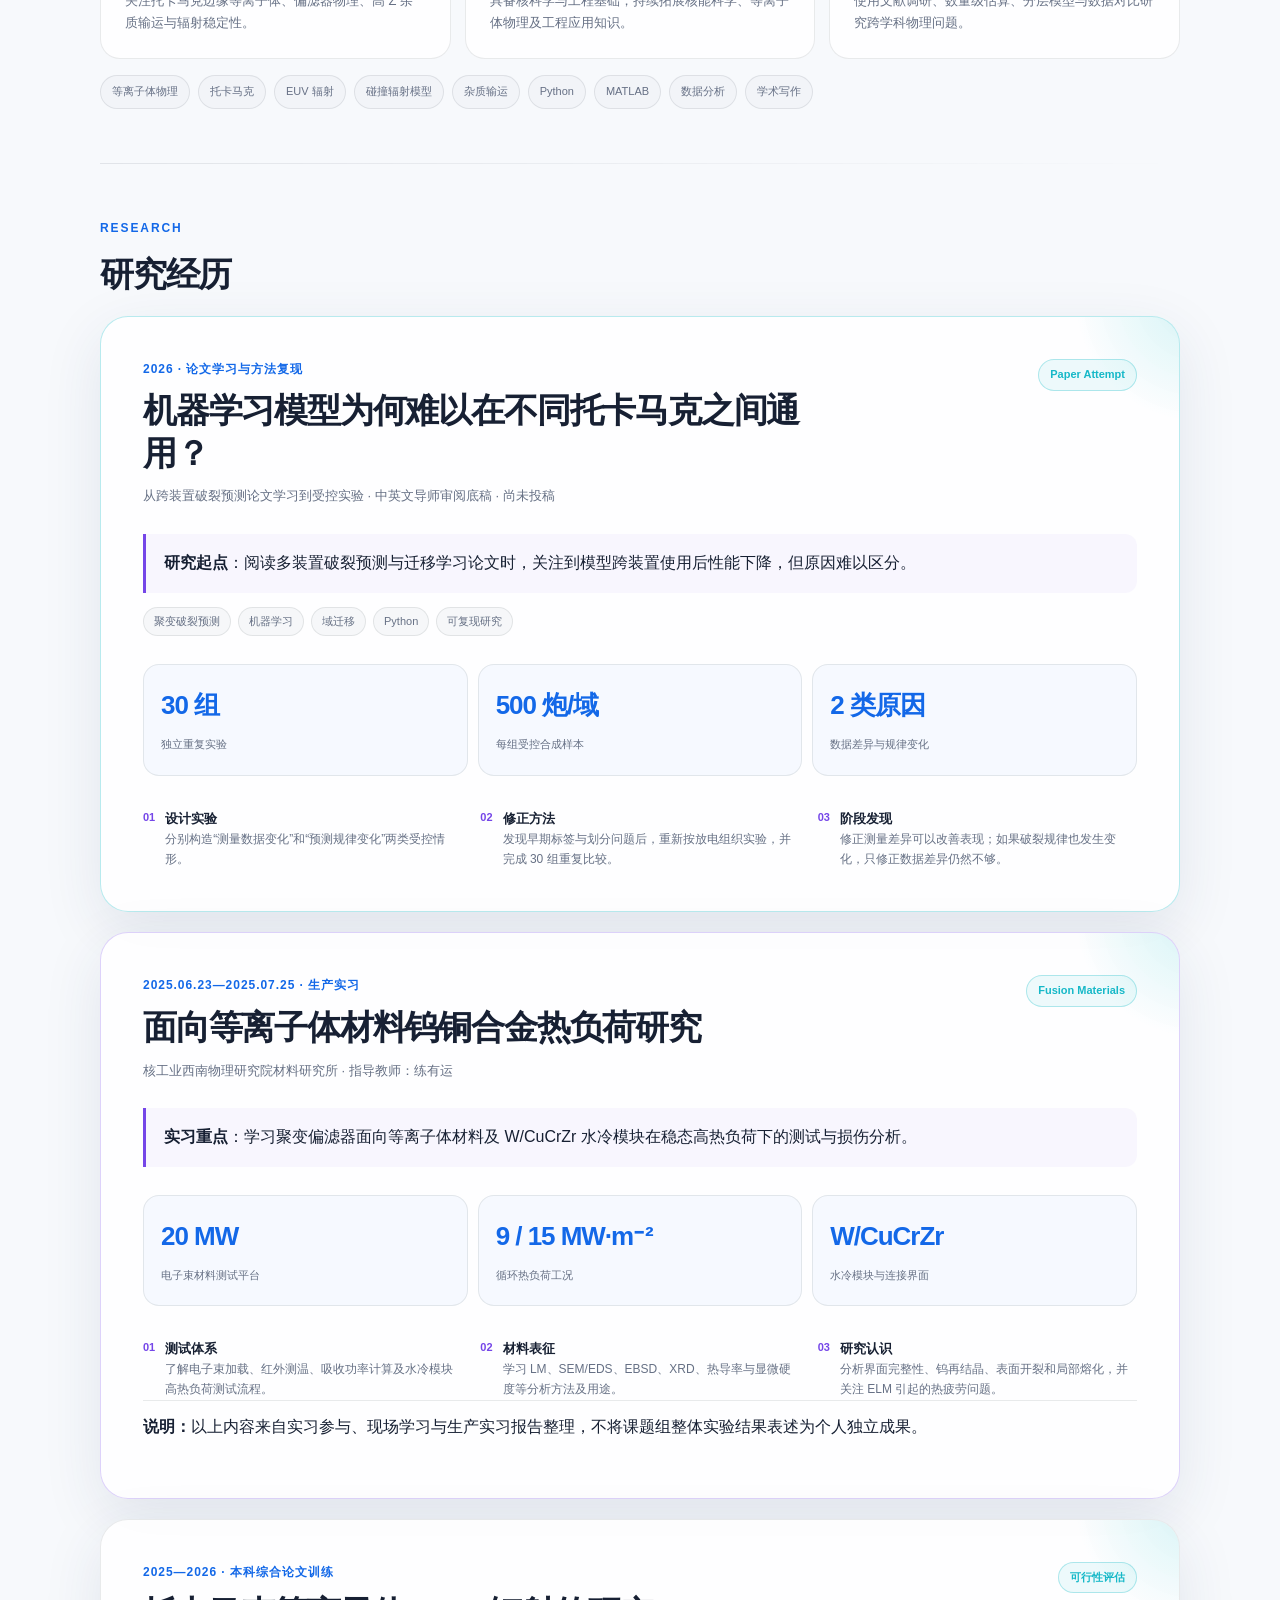
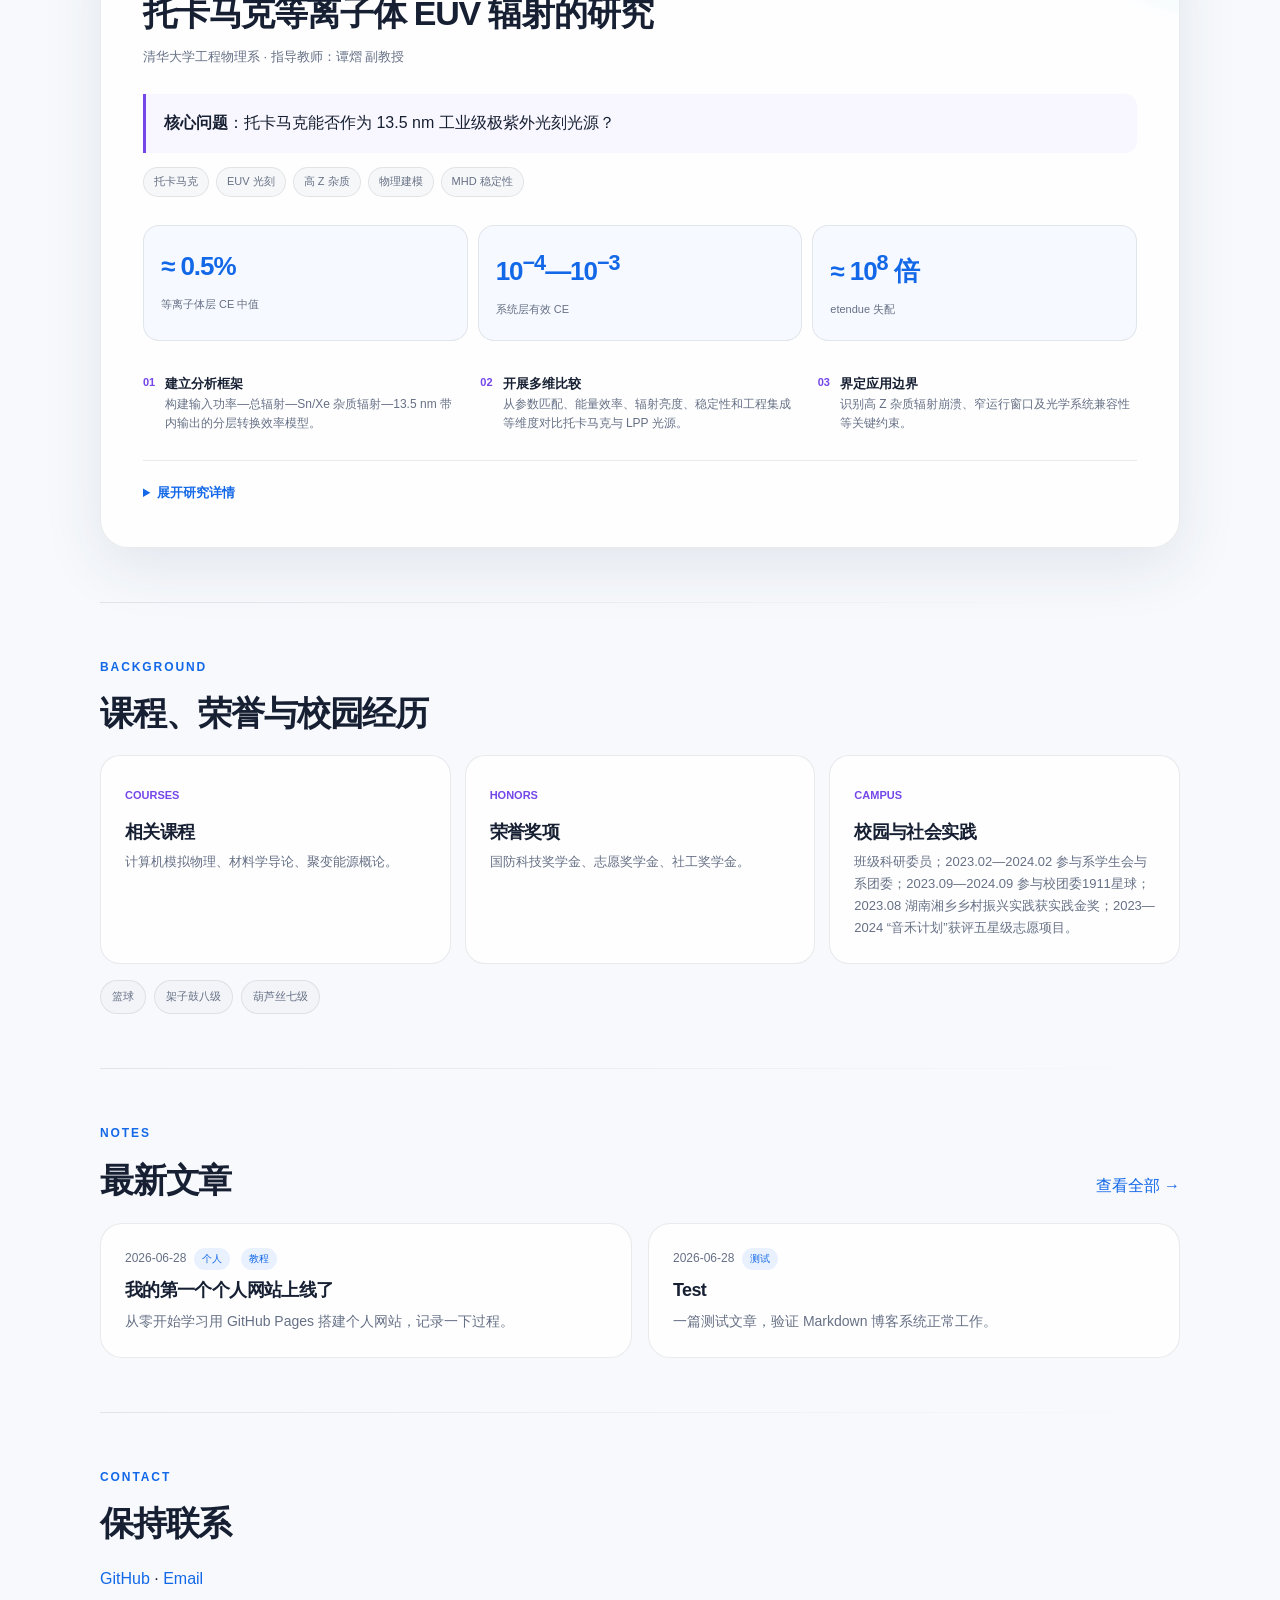
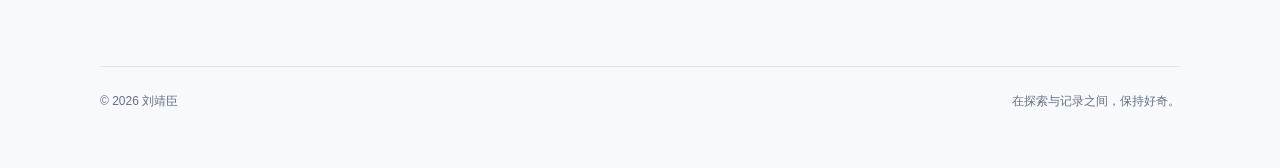
==== commit 57e1fb60: "refine: add evidenced campus dates and tighten paper scope" ====
--- a/index.html
+++ b/index.html
@@ -25,7 +25,7 @@
             <a href="index.html" class="nav-link active">主页</a>
             <a href="blog/" class="nav-link">博客</a>
             <a href="en/" class="nav-link" lang="en">EN</a>
-            <a href="assets/Liu-Jingchen-Academic-Resume-2026-v12.pdf" class="nav-link" download>简历</a>
+            <a href="assets/Liu-Jingchen-Academic-Resume-2026-v13.pdf" class="nav-link" download>简历</a>
             <button id="dark-toggle" aria-label="切换暗色模式">🌙</button>
         </div>
     </div>
@@ -39,7 +39,7 @@
             <h1>刘靖臣<br><span class="hero-gradient">探索聚变，记录思考。</span></h1>
             <p class="home-subtitle">清华大学工程物理系本科生，即将前往核工业西南物理研究院，在磁约束核聚变领域继续探索。</p>
             <p class="home-tagline" id="home-tagline" aria-live="polite"></p>
-            <div class="hero-actions"><a class="button primary" href="#research">查看研究经历</a><a class="button" href="assets/Liu-Jingchen-Academic-Resume-2026-v12.pdf" download>下载学术简历 ↓</a><a class="button" href="blog/">阅读博客 →</a></div>
+            <div class="hero-actions"><a class="button primary" href="#research">查看研究经历</a><a class="button" href="assets/Liu-Jingchen-Academic-Resume-2026-v13.pdf" download>下载学术简历 ↓</a><a class="button" href="blog/">阅读博客 →</a></div>
         </div>
         <div class="atom" aria-hidden="true"><span class="atom-core"></span><span class="orbit"></span><span class="orbit"></span><span class="orbit"></span></div>
     </header>
@@ -90,11 +90,11 @@
     <section id="research">
         <p class="eyebrow">Research</p><h2>研究经历</h2>
         <article class="research-card featured-research">
-            <div class="research-card-head"><div><span class="research-period">2026 · 论文学习延伸 · 独立研究尝试</span><h3>机器学习模型为何难以在不同托卡马克之间通用？</h3><p class="research-mentor">从跨装置破裂预测论文学习到受控实验 · 中英文导师审阅底稿 · 尚未投稿</p></div><span class="research-badge">Paper Attempt</span></div>
+            <div class="research-card-head"><div><span class="research-period">2026 · 论文学习与方法复现</span><h3>机器学习模型为何难以在不同托卡马克之间通用？</h3><p class="research-mentor">从跨装置破裂预测论文学习到受控实验 · 中英文导师审阅底稿 · 尚未投稿</p></div><span class="research-badge">Paper Attempt</span></div>
             <p class="research-question"><strong>研究起点</strong>：阅读多装置破裂预测与迁移学习论文时，关注到模型跨装置使用后性能下降，但原因难以区分。</p>
             <div class="research-tags"><span>聚变破裂预测</span><span>机器学习</span><span>域迁移</span><span>Python</span><span>可复现研究</span></div>
             <div class="research-results"><div><strong>30 组</strong><span>独立重复实验</span></div><div><strong>500 炮/域</strong><span>每组受控合成样本</span></div><div><strong>2 类原因</strong><span>数据差异与规律变化</span></div></div>
-            <div class="research-overview"><div><span class="overview-number">01</span><p><strong>设计实验</strong><br>分别构造“测量数据变化”和“预测规律变化”两类受控情形。</p></div><div><span class="overview-number">02</span><p><strong>修正方法</strong><br>发现早期标签与划分问题后，重新按放电组织实验，并完成 30 组重复比较。</p></div><div><span class="overview-number">03</span><p><strong>阶段发现</strong><br>数据对齐能修正部分测量差异；预测规律变化时，性能只能部分恢复。</p></div></div>
+            <div class="research-overview"><div><span class="overview-number">01</span><p><strong>设计实验</strong><br>分别构造“测量数据变化”和“预测规律变化”两类受控情形。</p></div><div><span class="overview-number">02</span><p><strong>修正方法</strong><br>发现早期标签与划分问题后，重新按放电组织实验，并完成 30 组重复比较。</p></div><div><span class="overview-number">03</span><p><strong>阶段发现</strong><br>修正测量差异可以改善表现；如果破裂规律也发生变化，只修正数据差异仍然不够。</p></div></div>
         </article>
 
         <article class="research-card practice-card">
@@ -153,7 +153,7 @@
         <div class="focus-grid profile-grid">
             <article class="focus-card"><span class="focus-index">COURSES</span><h3>相关课程</h3><p>计算机模拟物理、材料学导论、聚变能源概论。</p></article>
             <article class="focus-card"><span class="focus-index">HONORS</span><h3>荣誉奖项</h3><p>国防科技奖学金、志愿奖学金、社工奖学金。</p></article>
-            <article class="focus-card"><span class="focus-index">CAMPUS</span><h3>校园与社会实践</h3><p>班级科研委员；系学生会与系团委；校团委1911星球对外联络组；湖南湘乡乡村振兴工作站实践获实践金奖；“音禾计划”获评五星级志愿项目。</p></article>
+            <article class="focus-card"><span class="focus-index">CAMPUS</span><h3>校园与社会实践</h3><p>班级科研委员；2023.02—2024.02 参与系学生会与系团委；2023.09—2024.09 参与校团委1911星球；2023.08 湖南湘乡乡村振兴实践获实践金奖；2023—2024 “音禾计划”获评五星级志愿项目。</p></article>
         </div>
         <div class="skill-cloud" aria-label="兴趣爱好"><span>篮球</span><span>架子鼓八级</span><span>葫芦丝七级</span></div>
     </section>
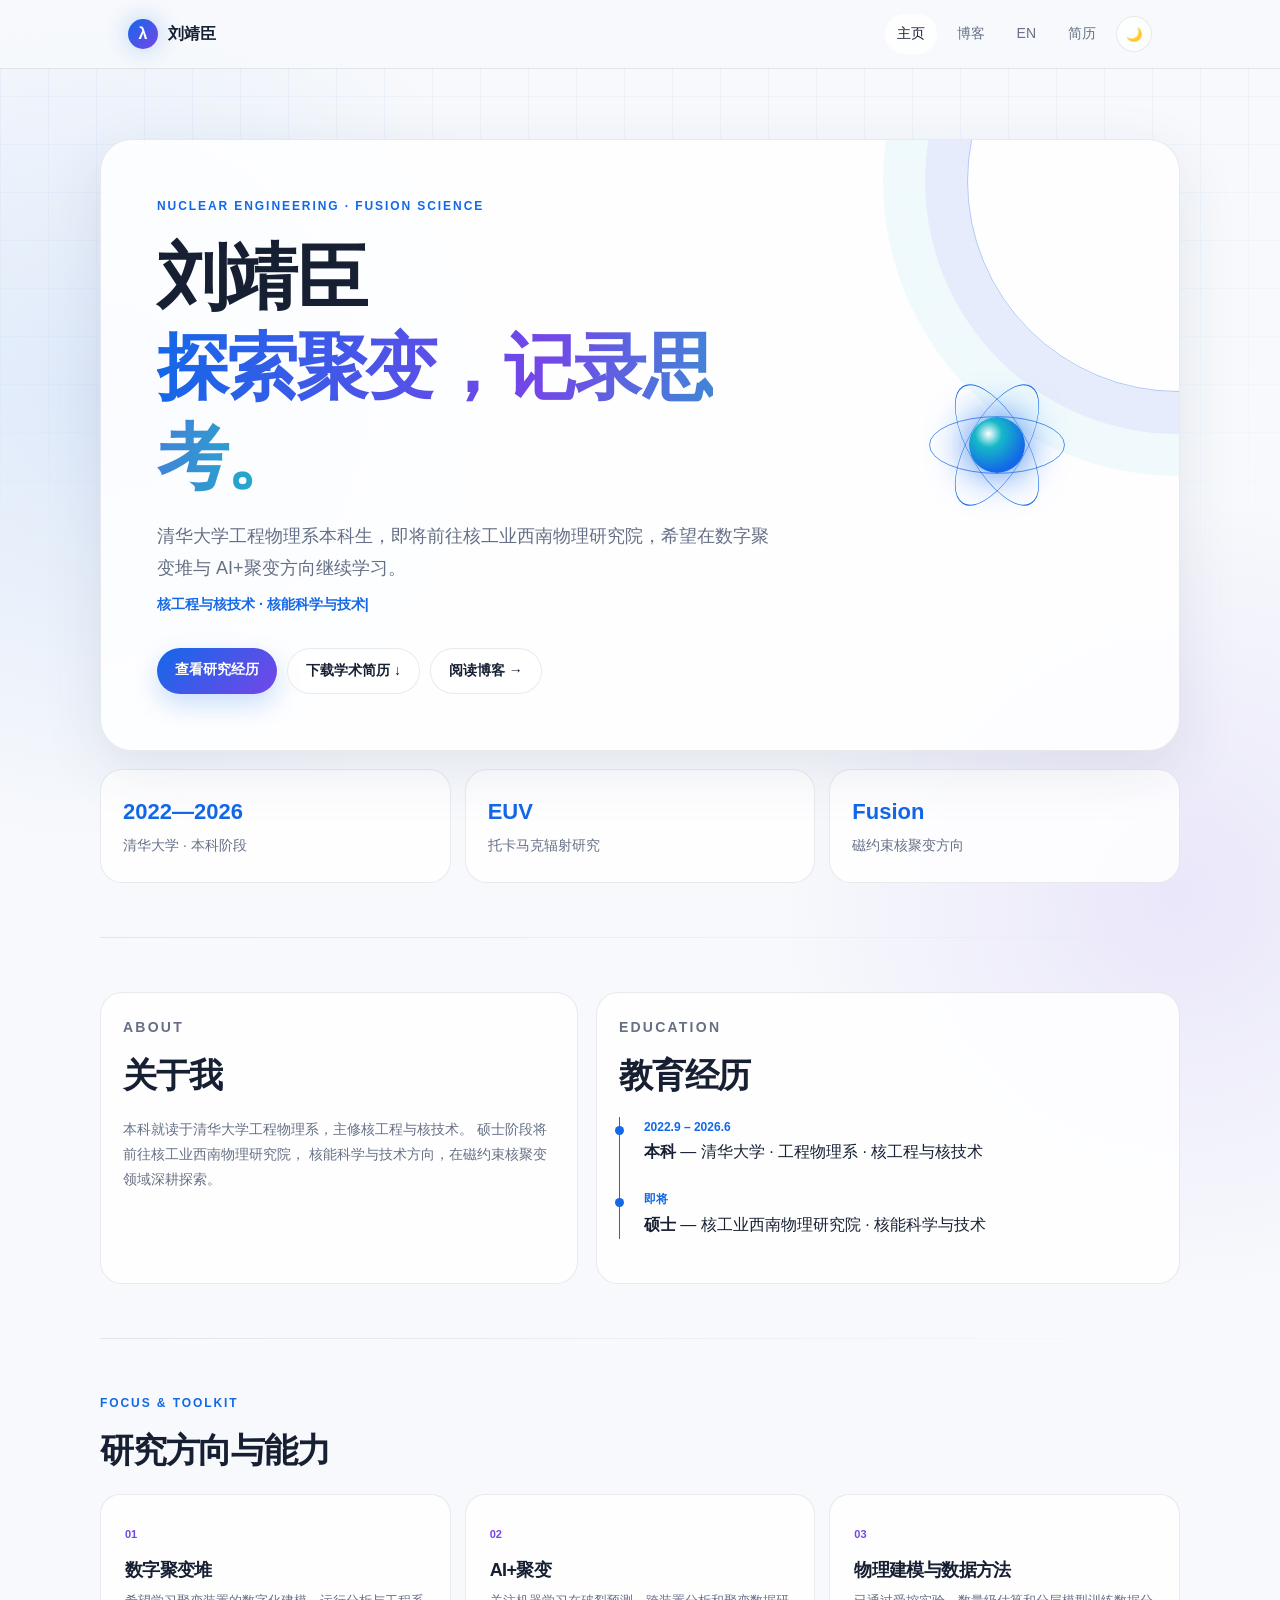
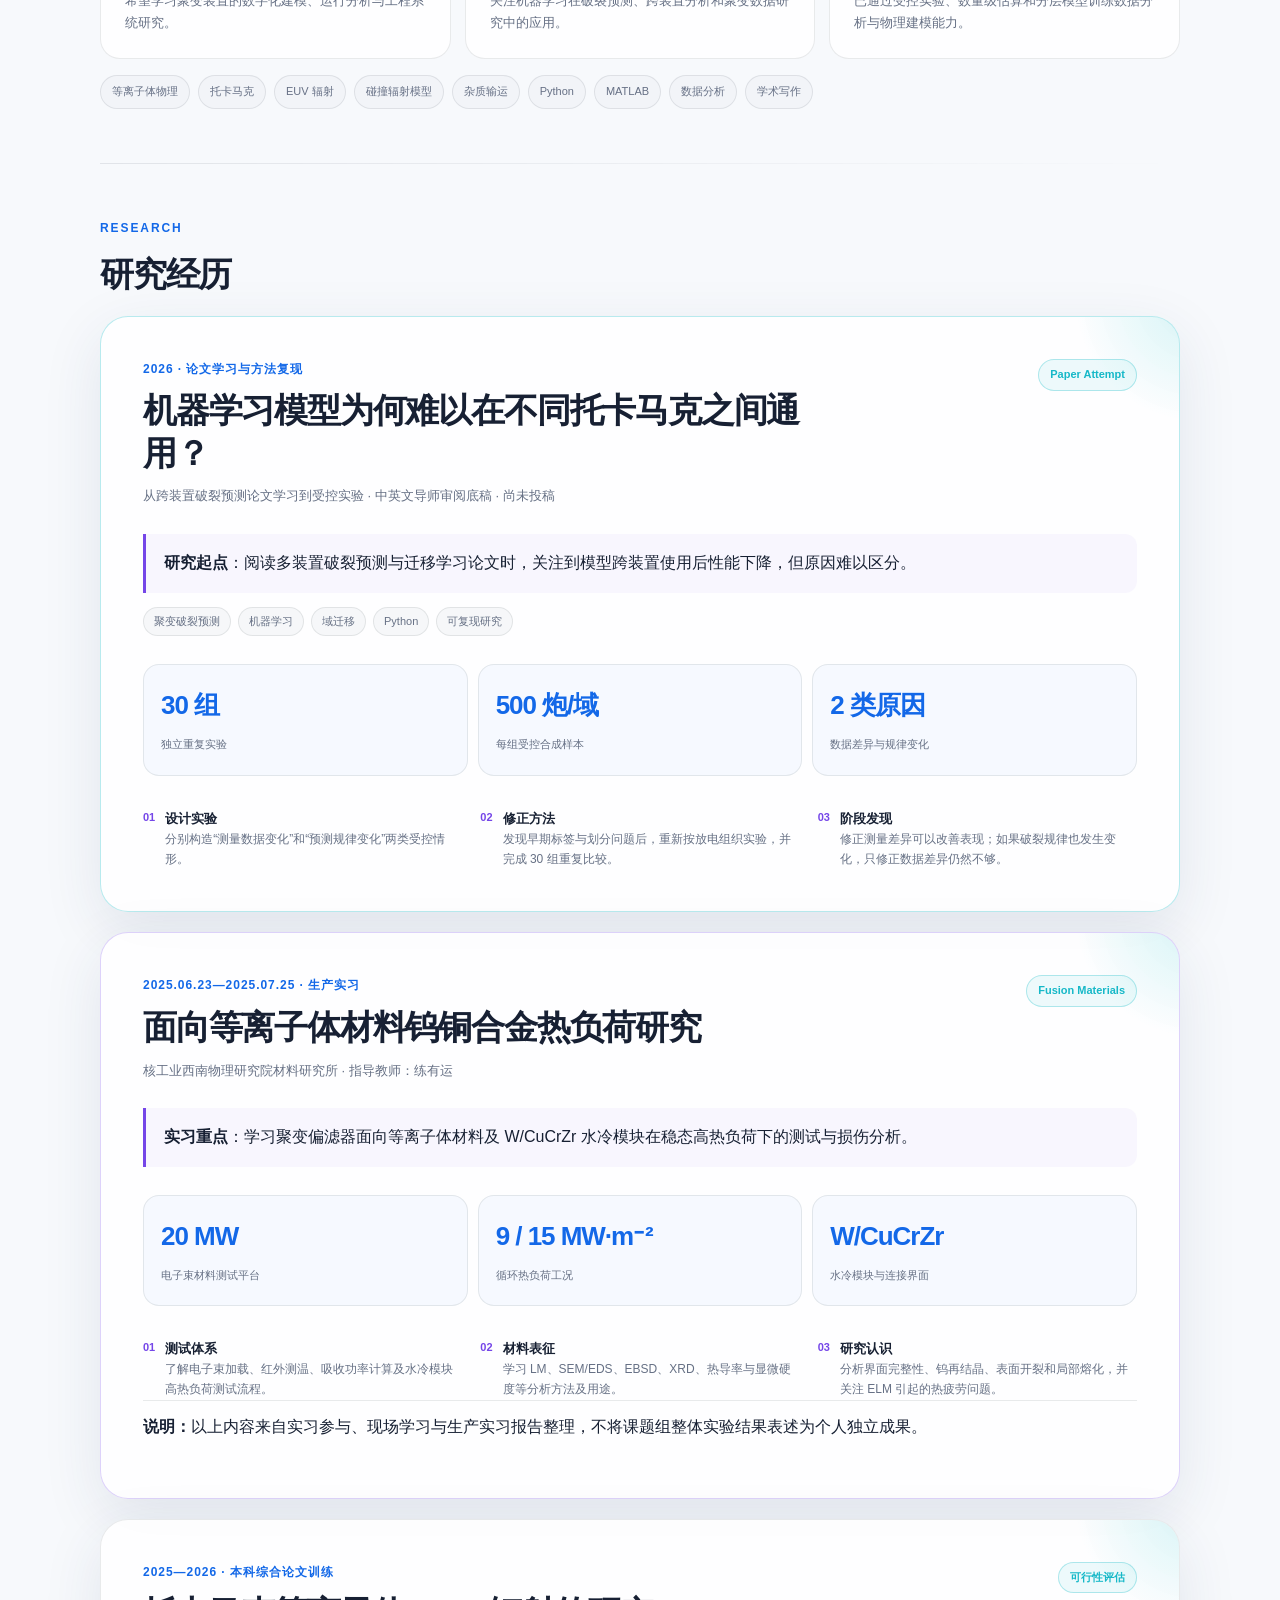
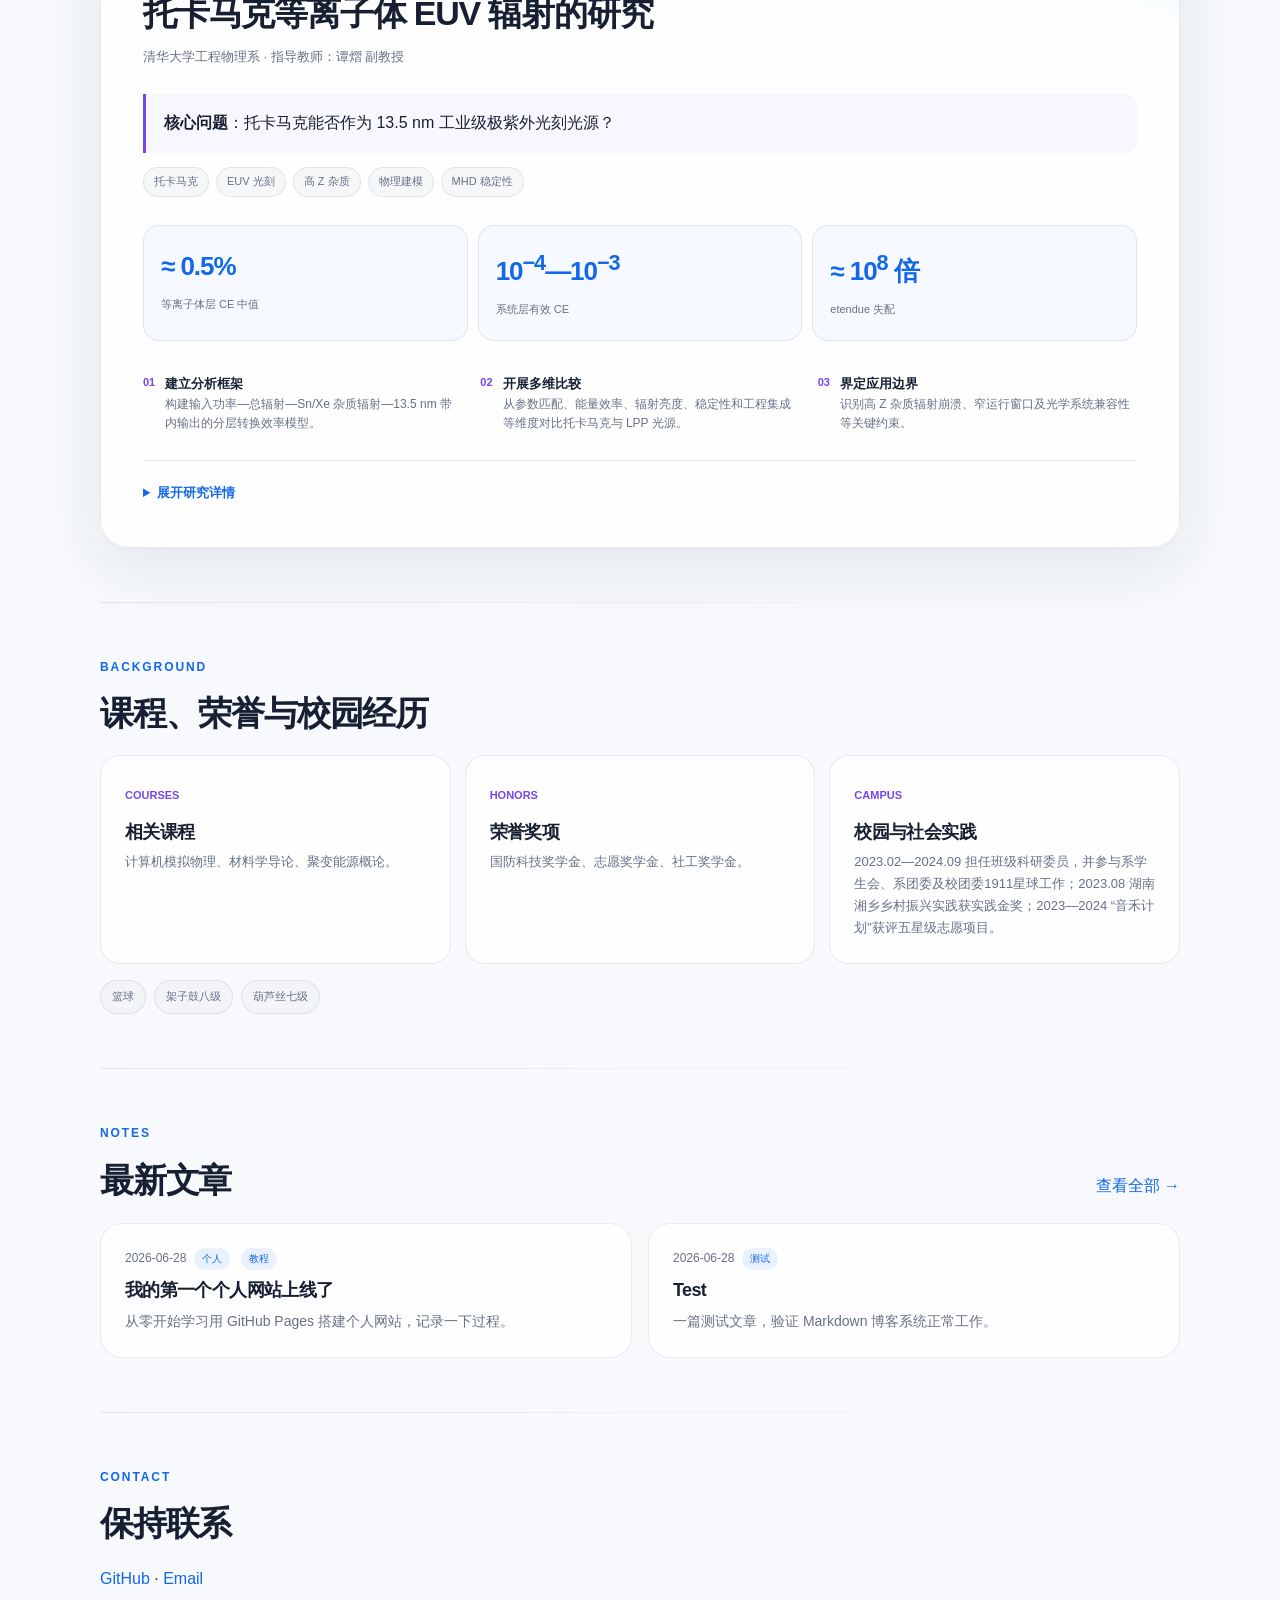
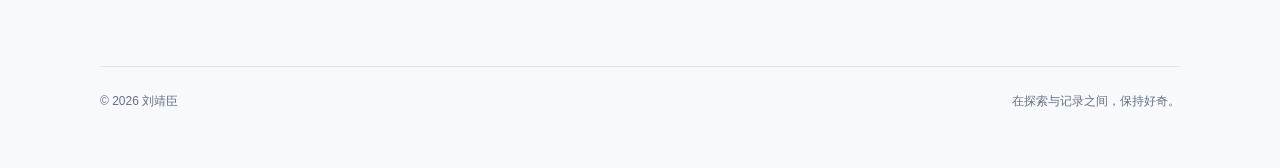
==== commit 508091b8: "refine: orient resume toward AI fusion research" ====
--- a/index.html
+++ b/index.html
@@ -25,7 +25,7 @@
             <a href="index.html" class="nav-link active">主页</a>
             <a href="blog/" class="nav-link">博客</a>
             <a href="en/" class="nav-link" lang="en">EN</a>
-            <a href="assets/Liu-Jingchen-Academic-Resume-2026-v13.pdf" class="nav-link" download>简历</a>
+            <a href="assets/Liu-Jingchen-Academic-Resume-2026-v14.pdf" class="nav-link" download>简历</a>
             <button id="dark-toggle" aria-label="切换暗色模式">🌙</button>
         </div>
     </div>
@@ -37,9 +37,9 @@
         <div class="hero-copy">
             <p class="eyebrow">Nuclear Engineering · Fusion Science</p>
             <h1>刘靖臣<br><span class="hero-gradient">探索聚变，记录思考。</span></h1>
-            <p class="home-subtitle">清华大学工程物理系本科生，即将前往核工业西南物理研究院，在磁约束核聚变领域继续探索。</p>
+            <p class="home-subtitle">清华大学工程物理系本科生，即将前往核工业西南物理研究院，希望在数字聚变堆与 AI+聚变方向继续学习。</p>
             <p class="home-tagline" id="home-tagline" aria-live="polite"></p>
-            <div class="hero-actions"><a class="button primary" href="#research">查看研究经历</a><a class="button" href="assets/Liu-Jingchen-Academic-Resume-2026-v13.pdf" download>下载学术简历 ↓</a><a class="button" href="blog/">阅读博客 →</a></div>
+            <div class="hero-actions"><a class="button primary" href="#research">查看研究经历</a><a class="button" href="assets/Liu-Jingchen-Academic-Resume-2026-v14.pdf" download>下载学术简历 ↓</a><a class="button" href="blog/">阅读博客 →</a></div>
         </div>
         <div class="atom" aria-hidden="true"><span class="atom-core"></span><span class="orbit"></span><span class="orbit"></span><span class="orbit"></span></div>
     </header>
@@ -76,9 +76,9 @@
     <section>
         <div class="section-heading"><div><p class="eyebrow">Focus & Toolkit</p><h2>研究方向与能力</h2></div></div>
         <div class="focus-grid">
-            <article class="focus-card"><span class="focus-index">01</span><h3>磁约束核聚变</h3><p>关注托卡马克边缘等离子体、偏滤器物理、高 Z 杂质输运与辐射稳定性。</p></article>
-            <article class="focus-card"><span class="focus-index">02</span><h3>核工程与核技术</h3><p>具备核科学与工程基础，持续拓展核能科学、等离子体物理及工程应用知识。</p></article>
-            <article class="focus-card"><span class="focus-index">03</span><h3>物理建模与分析</h3><p>使用文献调研、数量级估算、分层模型与数据对比研究跨学科物理问题。</p></article>
+            <article class="focus-card"><span class="focus-index">01</span><h3>数字聚变堆</h3><p>希望学习聚变装置的数字化建模、运行分析与工程系统研究。</p></article>
+            <article class="focus-card"><span class="focus-index">02</span><h3>AI+聚变</h3><p>关注机器学习在破裂预测、跨装置分析和聚变数据研究中的应用。</p></article>
+            <article class="focus-card"><span class="focus-index">03</span><h3>物理建模与数据方法</h3><p>已通过受控实验、数量级估算和分层模型训练数据分析与物理建模能力。</p></article>
         </div>
         <div class="skill-cloud" aria-label="研究技能">
             <span>等离子体物理</span><span>托卡马克</span><span>EUV 辐射</span><span>碰撞辐射模型</span><span>杂质输运</span><span>Python</span><span>MATLAB</span><span>数据分析</span><span>学术写作</span>
@@ -153,7 +153,7 @@
         <div class="focus-grid profile-grid">
             <article class="focus-card"><span class="focus-index">COURSES</span><h3>相关课程</h3><p>计算机模拟物理、材料学导论、聚变能源概论。</p></article>
             <article class="focus-card"><span class="focus-index">HONORS</span><h3>荣誉奖项</h3><p>国防科技奖学金、志愿奖学金、社工奖学金。</p></article>
-            <article class="focus-card"><span class="focus-index">CAMPUS</span><h3>校园与社会实践</h3><p>班级科研委员；2023.02—2024.02 参与系学生会与系团委；2023.09—2024.09 参与校团委1911星球；2023.08 湖南湘乡乡村振兴实践获实践金奖；2023—2024 “音禾计划”获评五星级志愿项目。</p></article>
+            <article class="focus-card"><span class="focus-index">CAMPUS</span><h3>校园与社会实践</h3><p>2023.02—2024.09 担任班级科研委员，并参与系学生会、系团委及校团委1911星球工作；2023.08 湖南湘乡乡村振兴实践获实践金奖；2023—2024 “音禾计划”获评五星级志愿项目。</p></article>
         </div>
         <div class="skill-cloud" aria-label="兴趣爱好"><span>篮球</span><span>架子鼓八级</span><span>葫芦丝七级</span></div>
     </section>
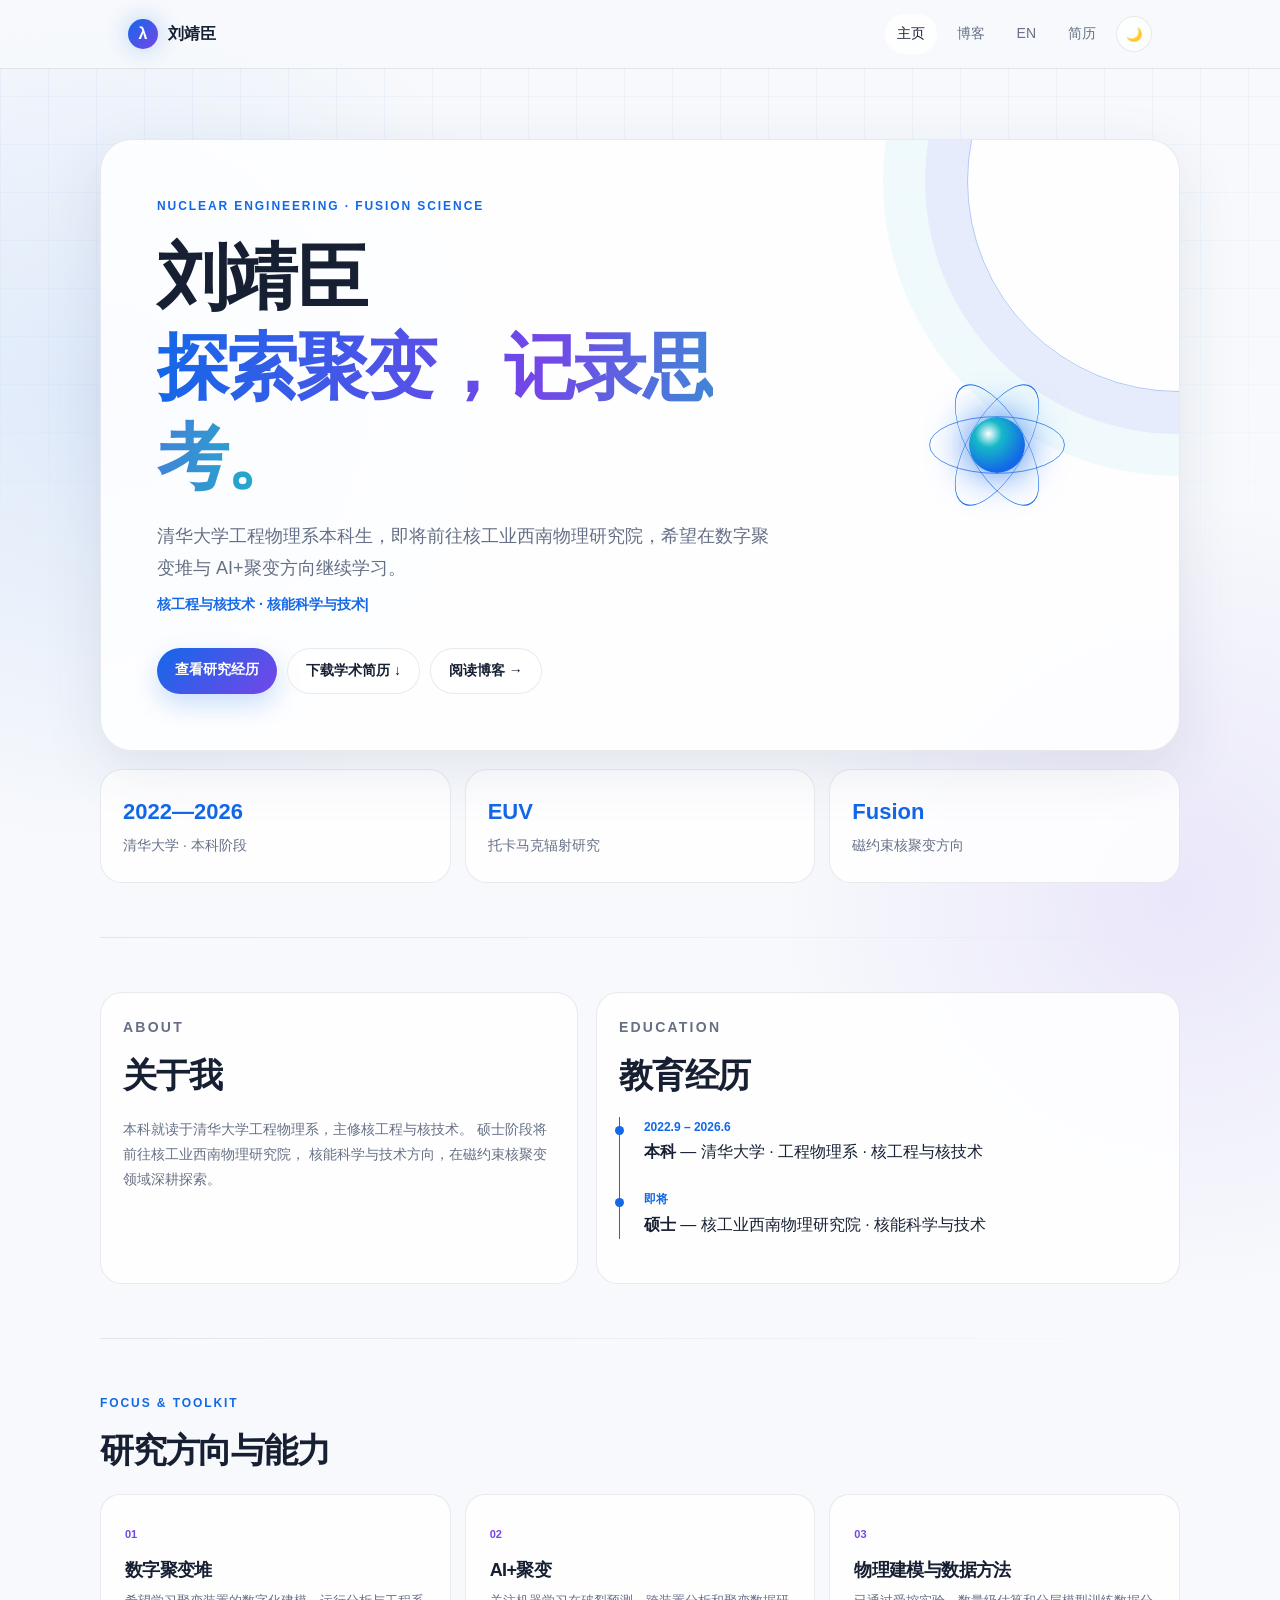
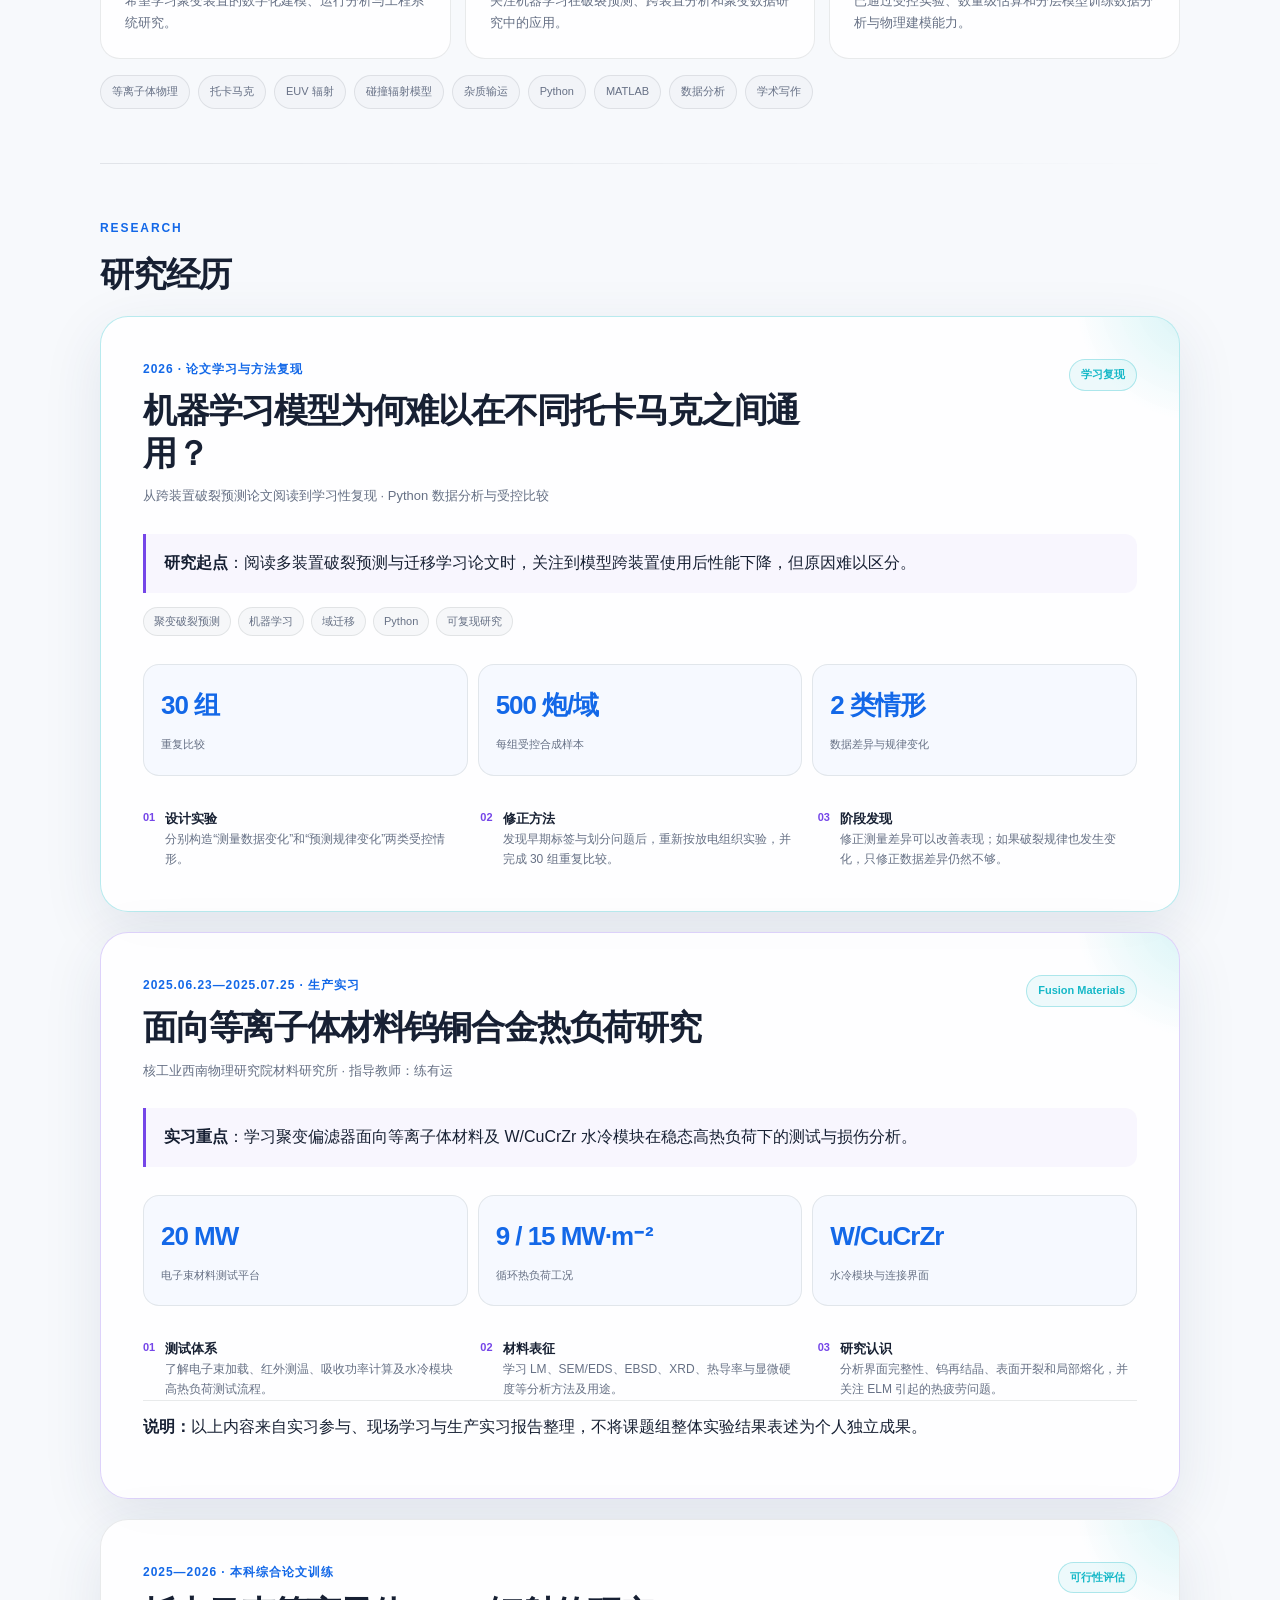
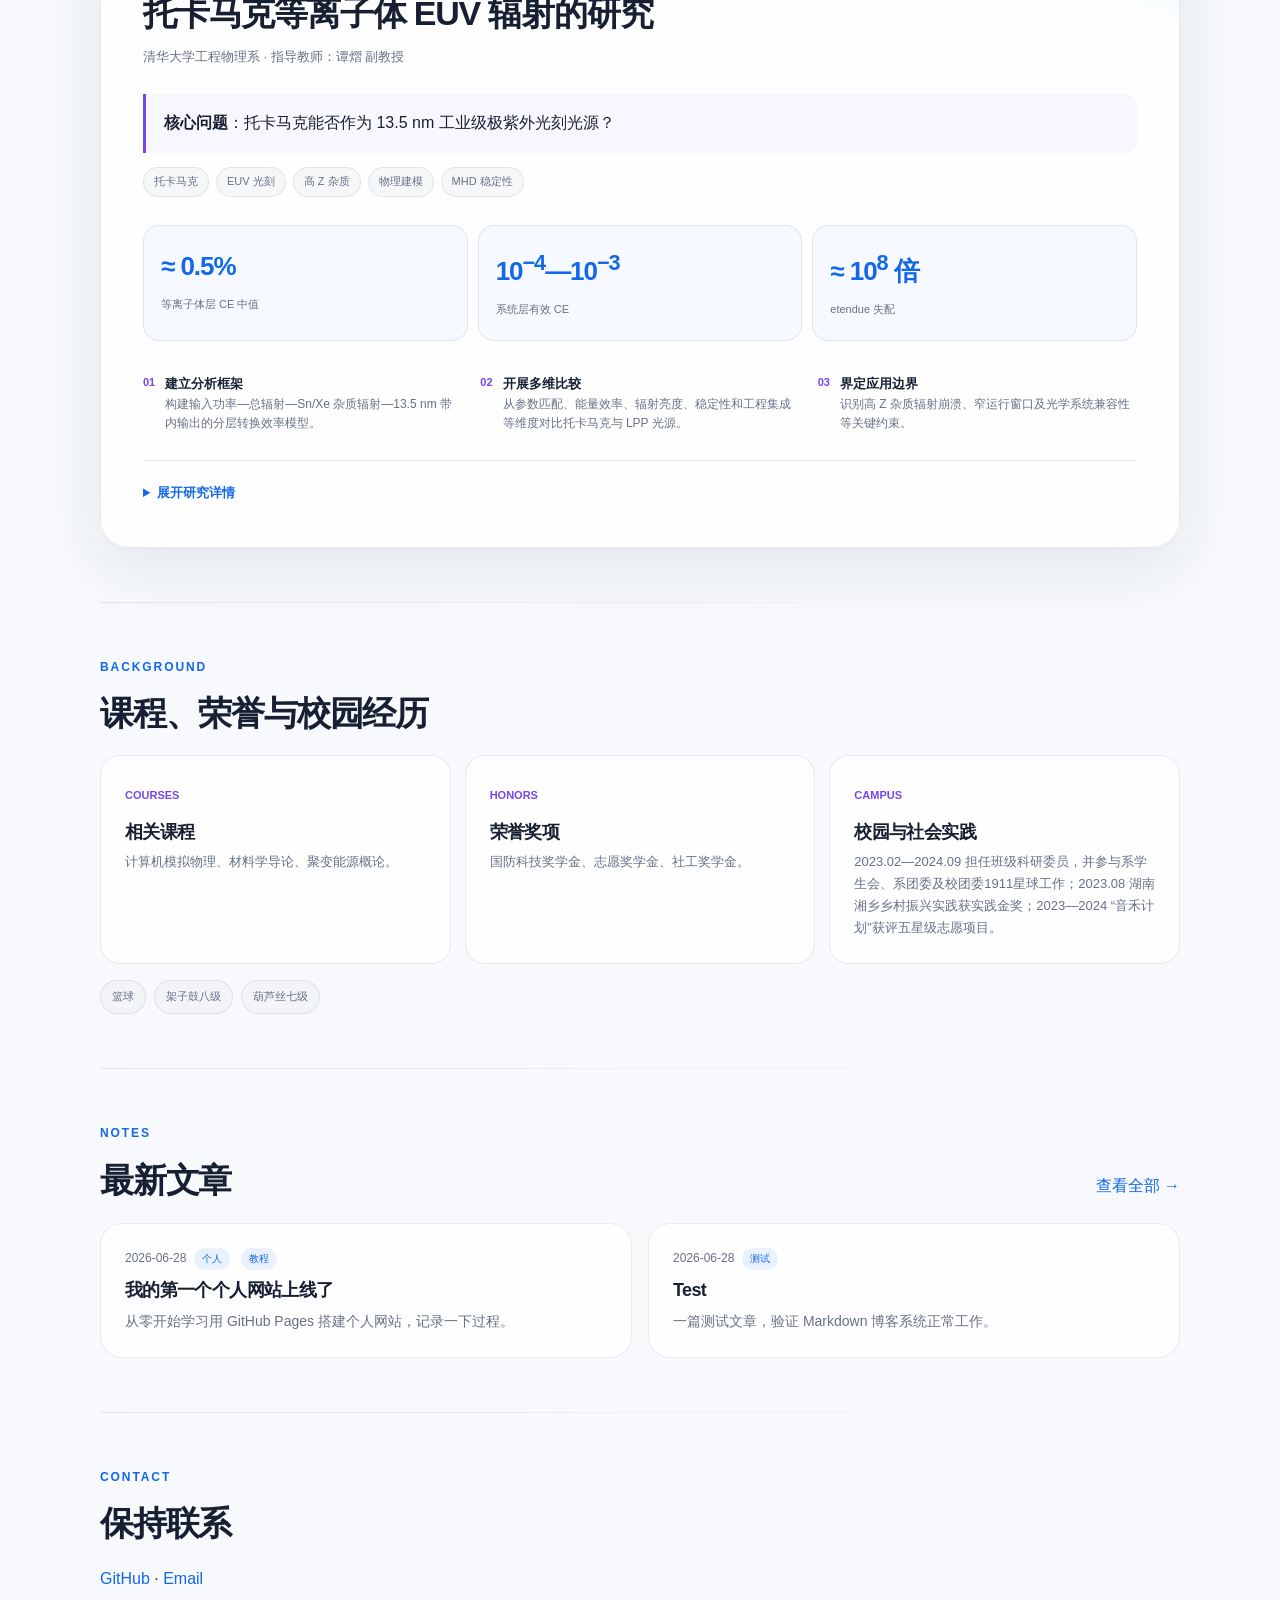
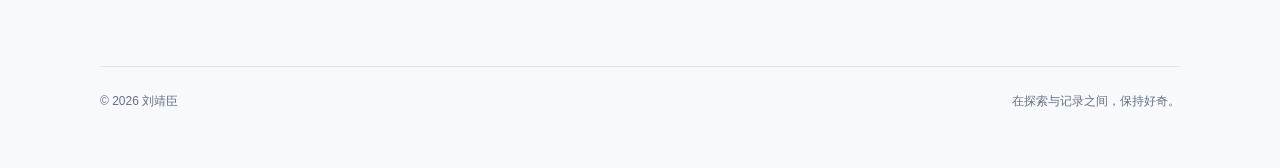
==== commit d822ccb3: "refine: clarify paper learning experience" ====
--- a/index.html
+++ b/index.html
@@ -90,10 +90,10 @@
     <section id="research">
         <p class="eyebrow">Research</p><h2>研究经历</h2>
         <article class="research-card featured-research">
-            <div class="research-card-head"><div><span class="research-period">2026 · 论文学习与方法复现</span><h3>机器学习模型为何难以在不同托卡马克之间通用？</h3><p class="research-mentor">从跨装置破裂预测论文学习到受控实验 · 中英文导师审阅底稿 · 尚未投稿</p></div><span class="research-badge">Paper Attempt</span></div>
+            <div class="research-card-head"><div><span class="research-period">2026 · 论文学习与方法复现</span><h3>机器学习模型为何难以在不同托卡马克之间通用？</h3><p class="research-mentor">从跨装置破裂预测论文阅读到学习性复现 · Python 数据分析与受控比较</p></div><span class="research-badge">学习复现</span></div>
             <p class="research-question"><strong>研究起点</strong>：阅读多装置破裂预测与迁移学习论文时，关注到模型跨装置使用后性能下降，但原因难以区分。</p>
             <div class="research-tags"><span>聚变破裂预测</span><span>机器学习</span><span>域迁移</span><span>Python</span><span>可复现研究</span></div>
-            <div class="research-results"><div><strong>30 组</strong><span>独立重复实验</span></div><div><strong>500 炮/域</strong><span>每组受控合成样本</span></div><div><strong>2 类原因</strong><span>数据差异与规律变化</span></div></div>
+            <div class="research-results"><div><strong>30 组</strong><span>重复比较</span></div><div><strong>500 炮/域</strong><span>每组受控合成样本</span></div><div><strong>2 类情形</strong><span>数据差异与规律变化</span></div></div>
             <div class="research-overview"><div><span class="overview-number">01</span><p><strong>设计实验</strong><br>分别构造“测量数据变化”和“预测规律变化”两类受控情形。</p></div><div><span class="overview-number">02</span><p><strong>修正方法</strong><br>发现早期标签与划分问题后，重新按放电组织实验，并完成 30 组重复比较。</p></div><div><span class="overview-number">03</span><p><strong>阶段发现</strong><br>修正测量差异可以改善表现；如果破裂规律也发生变化，只修正数据差异仍然不够。</p></div></div>
         </article>
 
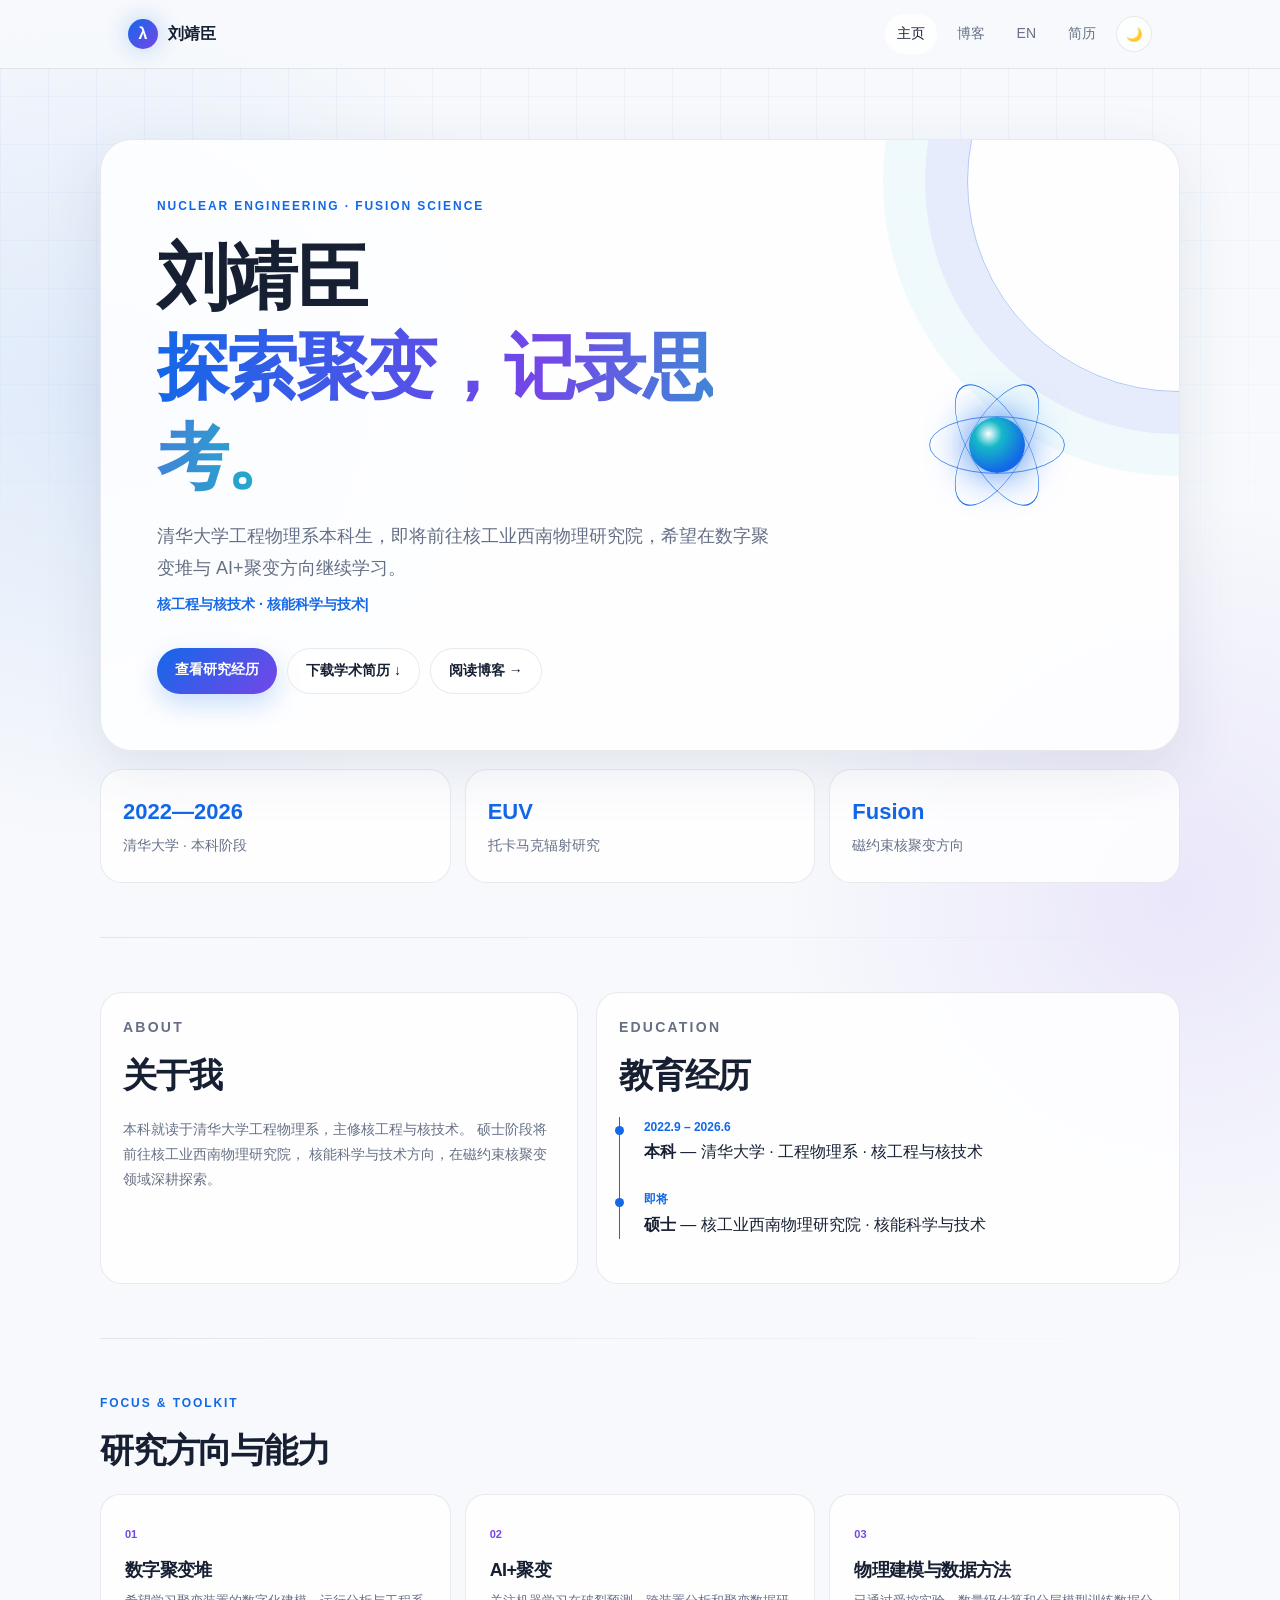
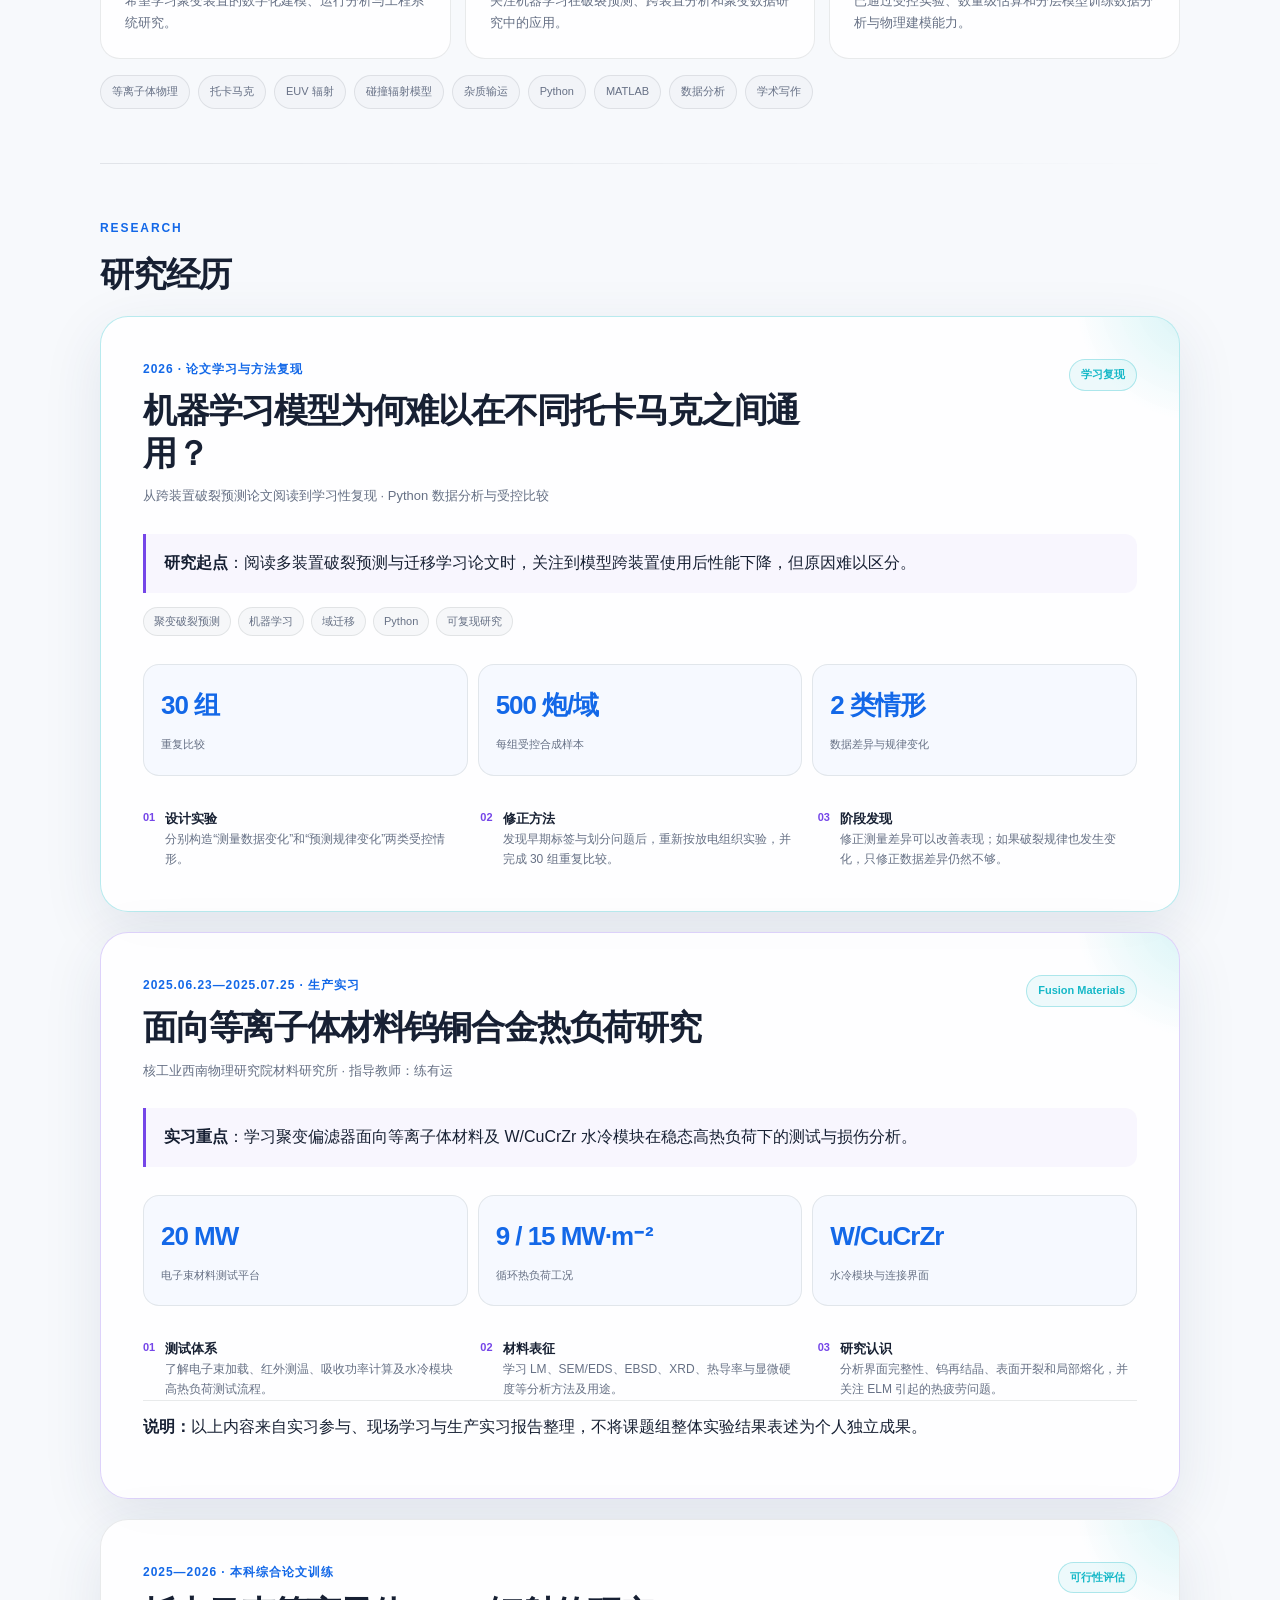
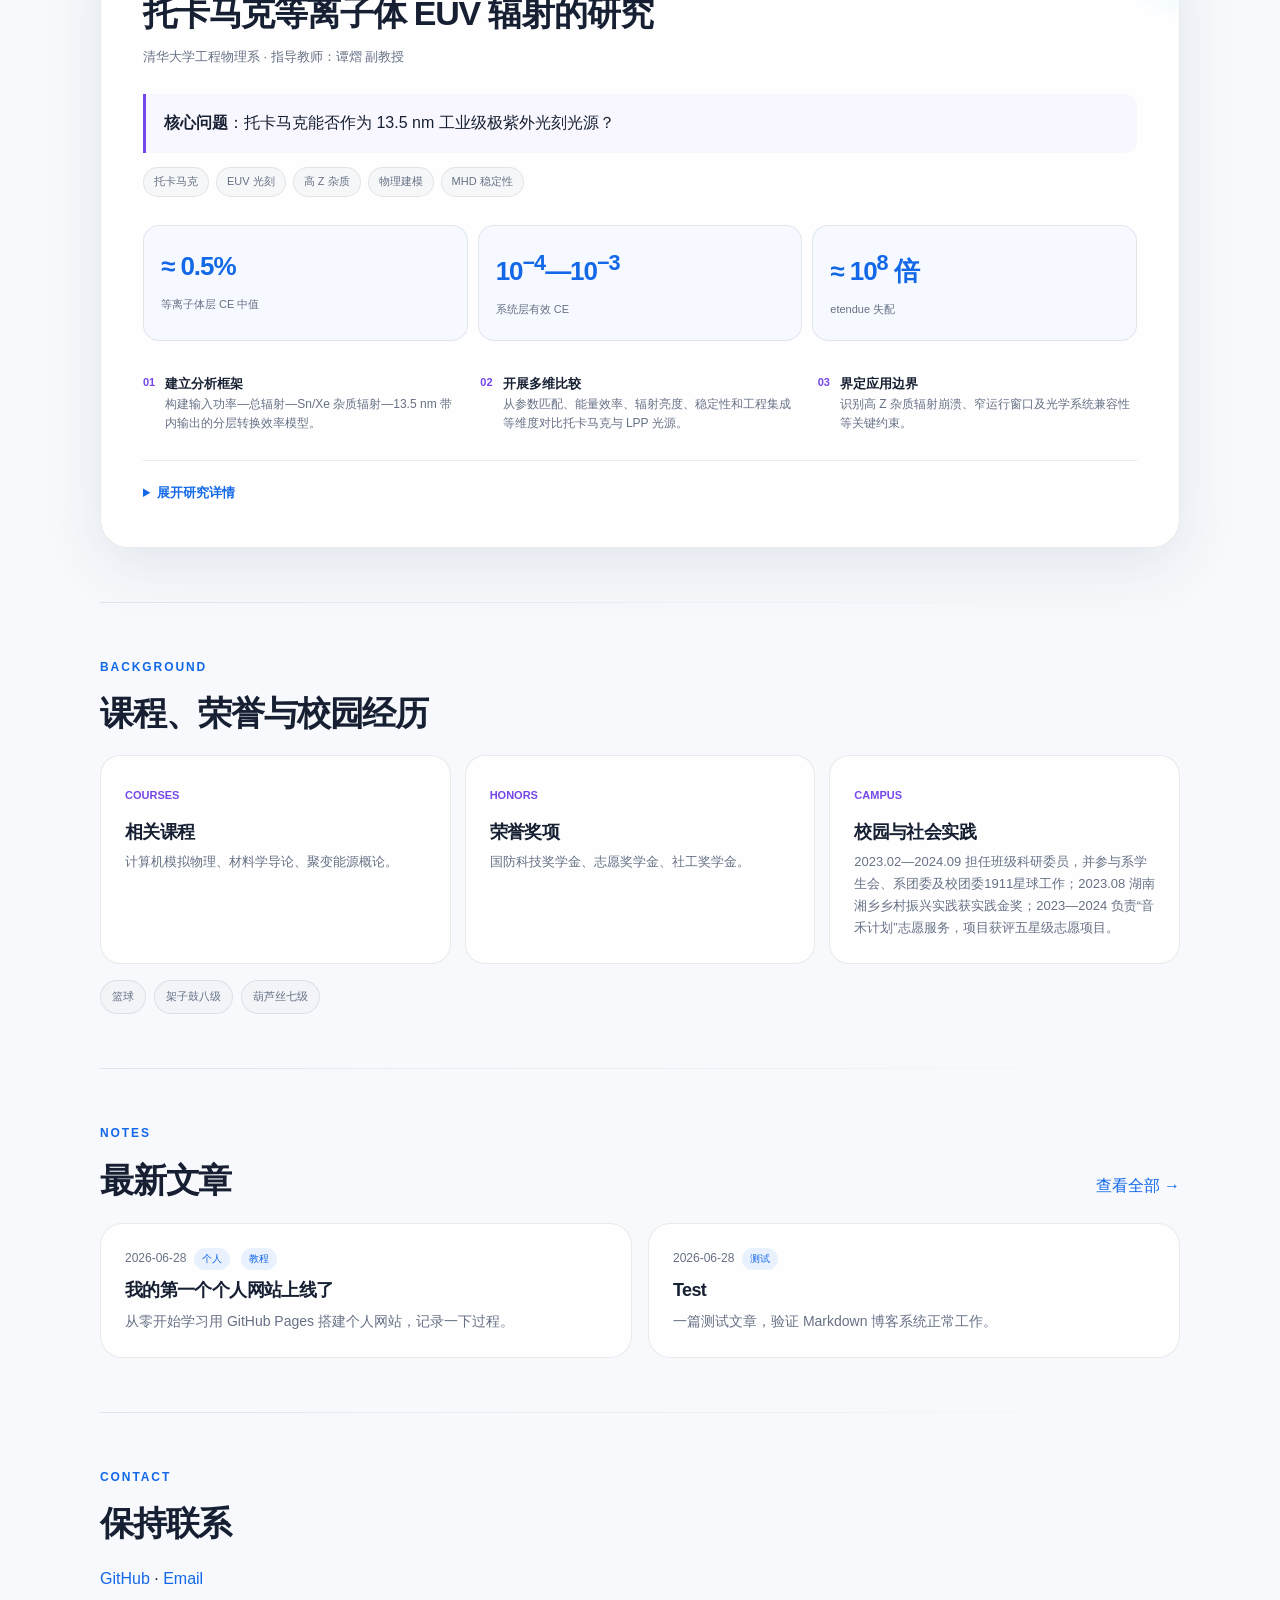
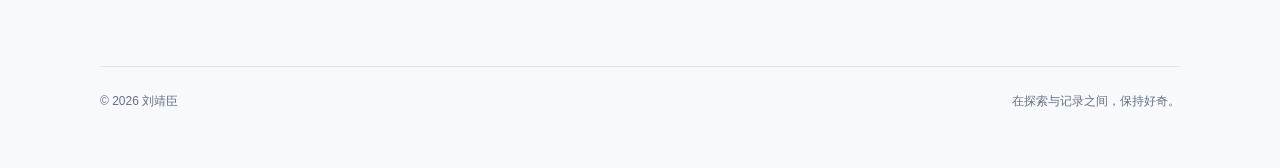
==== commit 6151d29b: "refine: correct thesis and volunteer roles" ====
--- a/index.html
+++ b/index.html
@@ -153,7 +153,7 @@
         <div class="focus-grid profile-grid">
             <article class="focus-card"><span class="focus-index">COURSES</span><h3>相关课程</h3><p>计算机模拟物理、材料学导论、聚变能源概论。</p></article>
             <article class="focus-card"><span class="focus-index">HONORS</span><h3>荣誉奖项</h3><p>国防科技奖学金、志愿奖学金、社工奖学金。</p></article>
-            <article class="focus-card"><span class="focus-index">CAMPUS</span><h3>校园与社会实践</h3><p>2023.02—2024.09 担任班级科研委员，并参与系学生会、系团委及校团委1911星球工作；2023.08 湖南湘乡乡村振兴实践获实践金奖；2023—2024 “音禾计划”获评五星级志愿项目。</p></article>
+            <article class="focus-card"><span class="focus-index">CAMPUS</span><h3>校园与社会实践</h3><p>2023.02—2024.09 担任班级科研委员，并参与系学生会、系团委及校团委1911星球工作；2023.08 湖南湘乡乡村振兴实践获实践金奖；2023—2024 负责“音禾计划”志愿服务，项目获评五星级志愿项目。</p></article>
         </div>
         <div class="skill-cloud" aria-label="兴趣爱好"><span>篮球</span><span>架子鼓八级</span><span>葫芦丝七级</span></div>
     </section>
